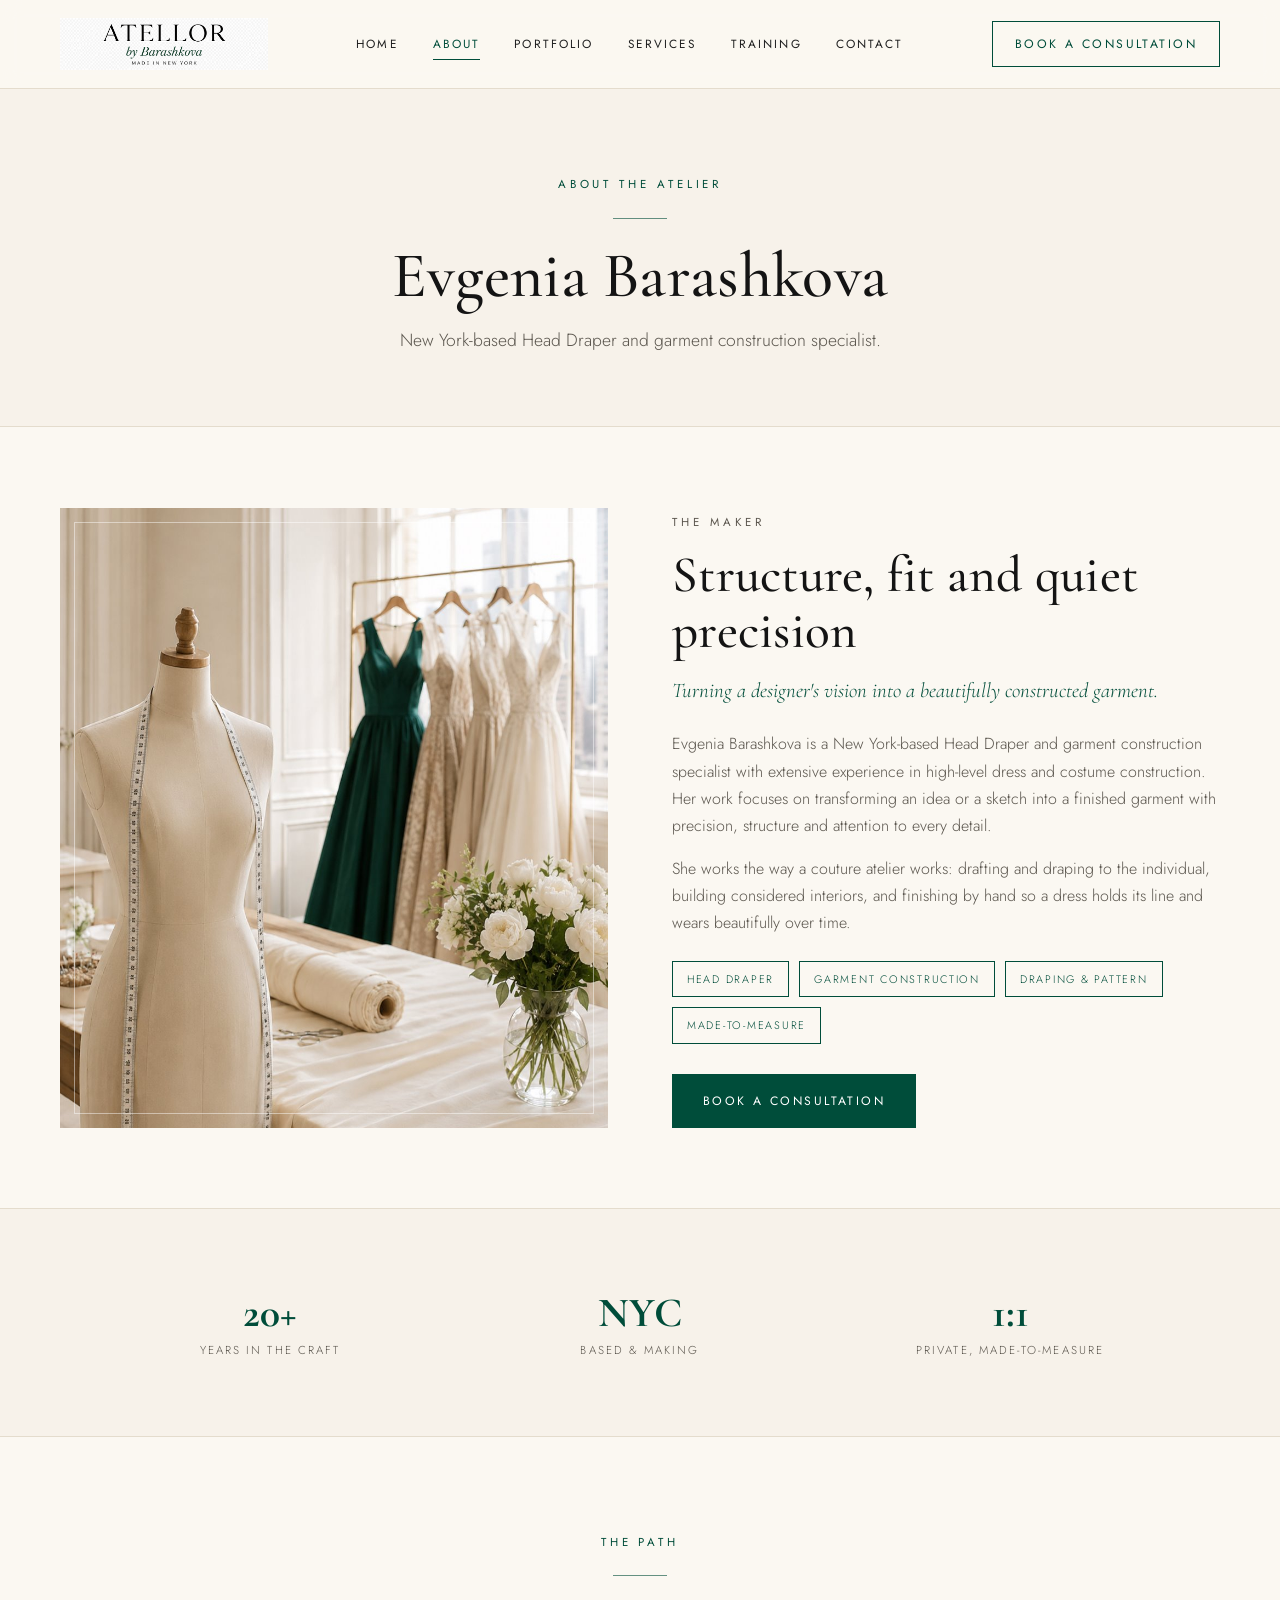
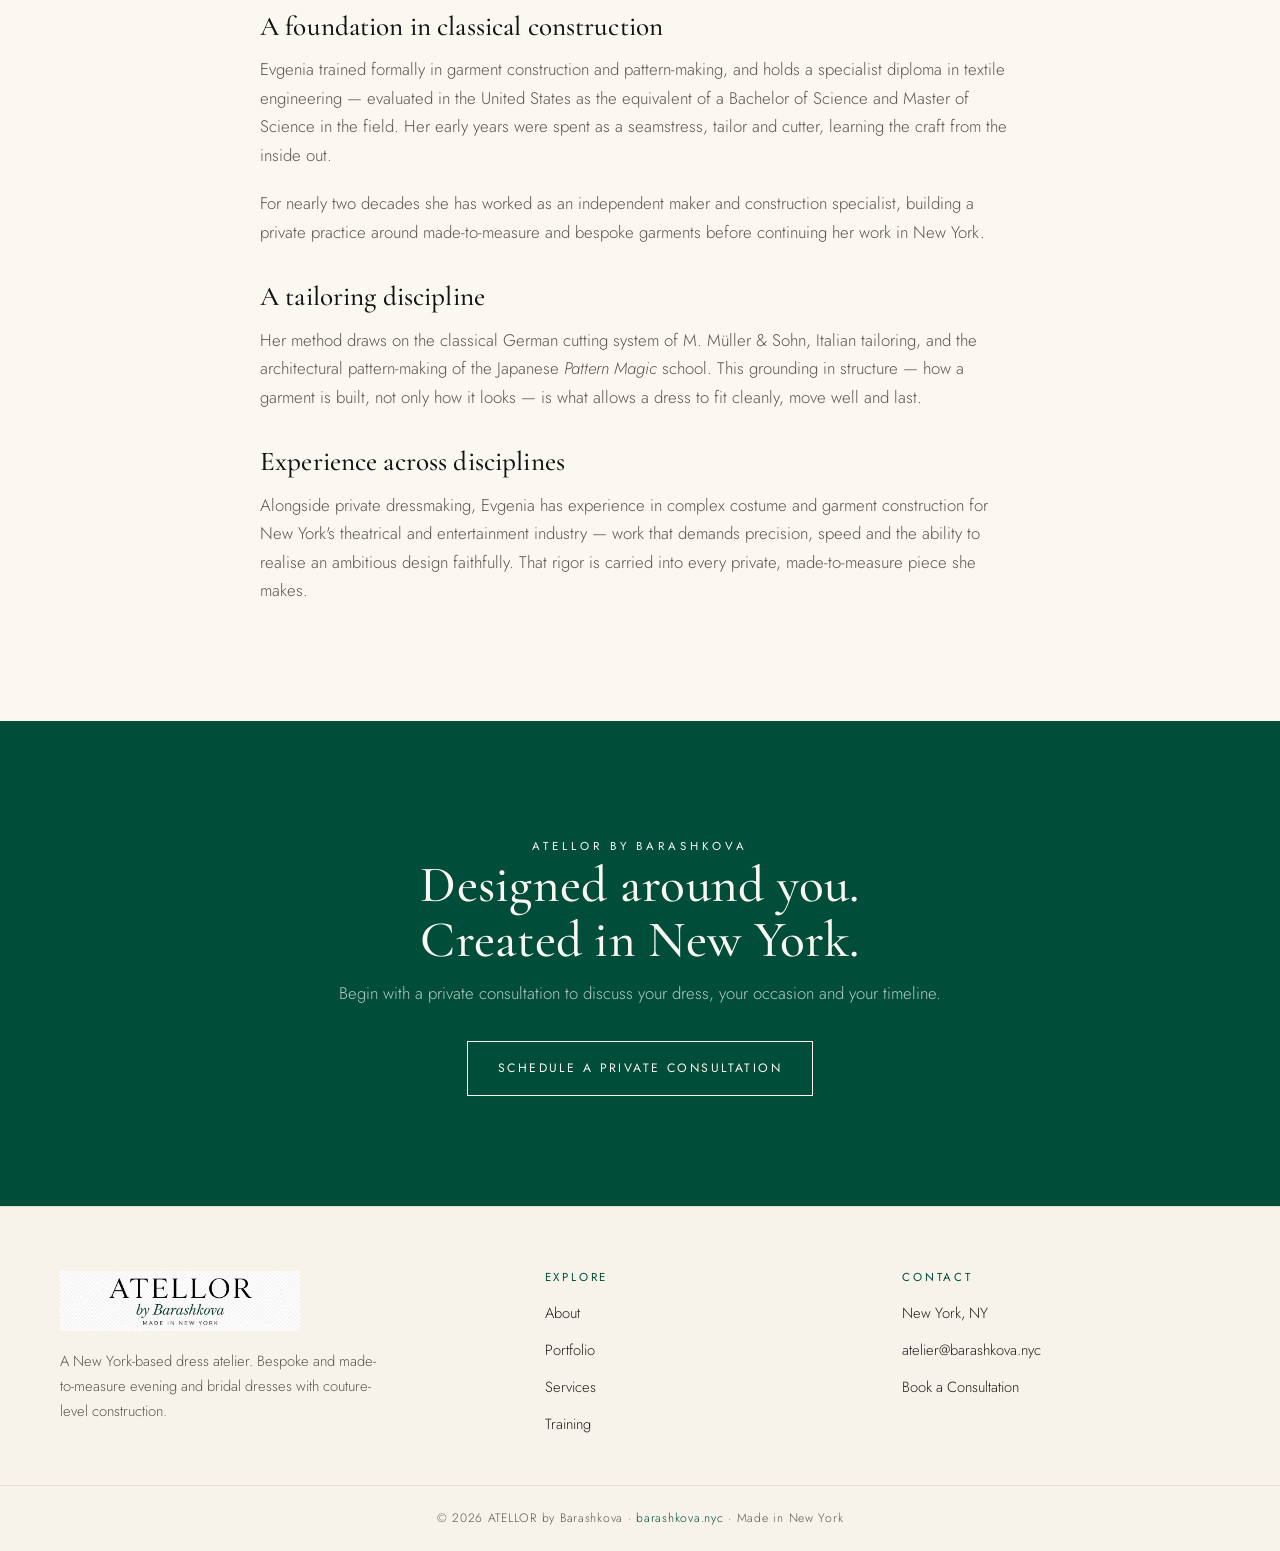
==== about.html @ afd1d8ee "Add About, Portfolio, Services, Training, Contact + site infra - about.html: safe expanded bio (educ" ====
<!DOCTYPE html>
<html lang="en">
<head>
<meta charset="UTF-8">
<meta name="viewport" content="width=device-width, initial-scale=1.0">
<title>About Evgenia Barashkova — Head Draper &amp; Garment Construction | ATELLOR</title>
<meta name="description" content="Evgenia Barashkova is a New York-based Head Draper and garment construction specialist. Classical pattern-making, draping and couture-level construction behind the ATELLOR by Barashkova atelier.">
<meta name="keywords" content="Evgenia Barashkova, Head Draper NYC, garment construction specialist NYC, draping New York, dressmaker New York">
<link rel="canonical" href="https://barashkova.nyc/about.html">
<meta name="theme-color" content="#FBF8F2">
<meta property="og:type" content="profile"><meta property="og:title" content="About Evgenia Barashkova — ATELLOR by Barashkova"><meta property="og:description" content="New York-based Head Draper and garment construction specialist."><meta property="og:image" content="https://barashkova.nyc/assets/atelier.jpg"><meta property="og:url" content="https://barashkova.nyc/about.html">
<link rel="icon" type="image/png" href="assets/favicon.png"><link rel="apple-touch-icon" href="assets/favicon.png">
<link rel="preconnect" href="https://fonts.googleapis.com"><link rel="preconnect" href="https://fonts.gstatic.com" crossorigin>
<link href="https://fonts.googleapis.com/css2?family=Cormorant+Garamond:ital,wght@0,400;0,500;0,600;1,400;1,500&family=Jost:wght@300;400;500&display=swap" rel="stylesheet">
<link rel="stylesheet" href="styles.css?v=20260706-1">
</head>
<body>

<header class="nav">
  <div class="nav-inner">
    <a class="nav-logo" href="index.html" aria-label="ATELLOR by Barashkova — Home"><img src="assets/logo.png" alt="ATELLOR by Barashkova — Made in New York"></a>
    <nav class="nav-menu" id="navMenu">
      <a href="index.html">Home</a>
      <a href="about.html" class="active">About</a>
      <a href="portfolio.html">Portfolio</a>
      <a href="services.html">Services</a>
      <a href="training.html">Training</a>
      <a href="contact.html">Contact</a>
      <a href="contact.html" class="btn btn-ghost nav-cta" style="padding:12px 22px">Book a Consultation</a>
    </nav>
    <a href="contact.html" class="btn btn-ghost nav-cta desktop" style="padding:12px 22px">Book a Consultation</a>
    <button class="nav-burger" id="navBurger" aria-label="Menu" aria-expanded="false"><span></span><span></span><span></span></button>
  </div>
</header>

<section class="page-hero">
  <div class="inner">
    <span class="eyebrow">About the Atelier</span>
    <div class="rule center"></div>
    <h1>Evgenia Barashkova</h1>
    <p>New York-based Head Draper and garment construction specialist.</p>
  </div>
</section>

<section class="about-hero">
  <div class="photo"><img src="assets/atelier.jpg" alt="The ATELLOR by Barashkova atelier — dress form, gowns and fabric in progress" fetchpriority="high"></div>
  <div>
    <span class="eyebrow muted">The Maker</span>
    <h1>Structure, fit and quiet precision</h1>
    <p class="lead">Turning a designer's vision into a beautifully constructed garment.</p>
    <p>Evgenia Barashkova is a New York-based Head Draper and garment construction specialist with extensive experience in high-level dress and costume construction. Her work focuses on transforming an idea or a sketch into a finished garment with precision, structure and attention to every detail.</p>
    <p>She works the way a couture atelier works: drafting and draping to the individual, building considered interiors, and finishing by hand so a dress holds its line and wears beautifully over time.</p>
    <div class="tags">
      <span class="tag-chip">Head Draper</span>
      <span class="tag-chip">Garment Construction</span>
      <span class="tag-chip">Draping &amp; Pattern</span>
      <span class="tag-chip">Made-to-Measure</span>
    </div>
    <a href="contact.html" class="btn btn-fill">Book a Consultation</a>
  </div>
</section>

<section class="band">
  <div class="sec" style="padding-top:64px;padding-bottom:64px">
    <div class="stat-row">
      <div class="s"><b>20+</b><span>Years in the craft</span></div>
      <div class="s"><b>NYC</b><span>Based &amp; making</span></div>
      <div class="s"><b>1:1</b><span>Private, made-to-measure</span></div>
    </div>
  </div>
</section>

<section class="sec">
  <div class="prose">
    <span class="eyebrow" style="display:block;text-align:center;margin-bottom:8px">The Path</span>
    <div class="rule center"></div>
    <h3>A foundation in classical construction</h3>
    <p>Evgenia trained formally in garment construction and pattern-making, and holds a specialist diploma in textile engineering — evaluated in the United States as the equivalent of a Bachelor of Science and Master of Science in the field. Her early years were spent as a seamstress, tailor and cutter, learning the craft from the inside out.</p>
    <p>For nearly two decades she has worked as an independent maker and construction specialist, building a private practice around made-to-measure and bespoke garments before continuing her work in New York.</p>
    <h3>A tailoring discipline</h3>
    <p>Her method draws on the classical German cutting system of M. Müller &amp; Sohn, Italian tailoring, and the architectural pattern-making of the Japanese <em>Pattern Magic</em> school. This grounding in structure — how a garment is built, not only how it looks — is what allows a dress to fit cleanly, move well and last.</p>
    <h3>Experience across disciplines</h3>
    <p>Alongside private dressmaking, Evgenia has experience in complex costume and garment construction for New York's theatrical and entertainment industry — work that demands precision, speed and the ability to realise an ambitious design faithfully. That rigor is carried into every private, made-to-measure piece she makes.</p>
  </div>
</section>

<section class="band-emerald">
  <div class="cta-band">
    <span class="eyebrow">ATELLOR by Barashkova</span>
    <h2>Designed around you.<br>Created in New York.</h2>
    <p>Begin with a private consultation to discuss your dress, your occasion and your timeline.</p>
    <a href="contact.html" class="btn btn-outline">Schedule a Private Consultation</a>
  </div>
</section>

<footer>
  <div class="foot">
    <div class="foot-brand"><img src="assets/logo.png" alt="ATELLOR by Barashkova"><p>A New York-based dress atelier. Bespoke and made-to-measure evening and bridal dresses with couture-level construction.</p></div>
    <div class="foot-col"><h4>Explore</h4><a href="about.html">About</a><a href="portfolio.html">Portfolio</a><a href="services.html">Services</a><a href="training.html">Training</a></div>
    <div class="foot-col"><h4>Contact</h4><p>New York, NY</p><a href="mailto:atelier@barashkova.nyc">atelier@barashkova.nyc</a><a href="contact.html">Book a Consultation</a></div>
  </div>
  <div class="foot-bottom">© 2026 ATELLOR by Barashkova · <a href="https://barashkova.nyc">barashkova.nyc</a> · Made in New York</div>
</footer>

<script>
(function(){var b=document.getElementById('navBurger'),m=document.getElementById('navMenu');b.addEventListener('click',function(){var o=m.classList.toggle('open');b.setAttribute('aria-expanded',o?'true':'false');});m.querySelectorAll('a').forEach(function(a){a.addEventListener('click',function(){m.classList.remove('open');});});})();
</script>
</body>
</html>
---- styles.css ----
/* ══════════════════════════════════════════════════════════════════
   ATELLOR by Barashkova — barashkova.nyc
   Shared stylesheet · quiet-luxury New York dress atelier
   Cream / ivory · deep emerald accents · black serif typography
   ══════════════════════════════════════════════════════════════════ */
:root{
  --cream:#FBF8F2; --cream2:#F7F2EA; --cream3:#F1E9DB;
  --emerald:#004D3A; --emerald2:#005F46; --emerald-soft:rgba(0,77,58,.08);
  --ink:#141414; --graphite:#1E1E1E; --muted:#5b564e;
  --beige:#D8C7AA; --line:#e4dccd; --gold:#B9975B;
  --serif:'Cormorant Garamond',Georgia,'Times New Roman',serif;
  --sans:'Jost',-apple-system,BlinkMacSystemFont,'Segoe UI',sans-serif;
  --maxw:1240px;
}
*{margin:0;padding:0;box-sizing:border-box}
html{scroll-behavior:smooth}
body{
  font-family:var(--sans); color:var(--ink); background:var(--cream);
  line-height:1.7; font-weight:300; -webkit-font-smoothing:antialiased;
  overflow-x:hidden;
}
img{max-width:100%;display:block}
a{color:inherit;text-decoration:none}
.wrap{max-width:var(--maxw);margin:0 auto;padding:0 40px}

h1,h2,h3,h4{font-family:var(--serif);font-weight:500;line-height:1.08;letter-spacing:.005em;color:var(--ink)}
.eyebrow{font-family:var(--sans);font-weight:400;font-size:.72rem;letter-spacing:.34em;
  text-transform:uppercase;color:var(--emerald)}
.eyebrow.muted{color:var(--muted)}
.rule{width:54px;height:1px;background:var(--emerald);opacity:.6;margin:22px 0}
.rule.center{margin:22px auto}

/* ══ BUTTONS ══════════════════════════════════════════════════════ */
.btn{display:inline-flex;align-items:center;justify-content:center;gap:10px;
  font-family:var(--sans);font-weight:400;font-size:.76rem;letter-spacing:.2em;
  text-transform:uppercase;padding:16px 30px;cursor:pointer;transition:.25s ease;
  border:1px solid transparent}
.btn-fill{background:var(--emerald);color:#fff}
.btn-fill:hover{background:var(--emerald2)}
.btn-outline{background:transparent;color:var(--ink);border-color:var(--ink)}
.btn-outline:hover{background:var(--ink);color:var(--cream)}
.btn-ghost{background:transparent;color:var(--emerald);border-color:var(--emerald)}
.btn-ghost:hover{background:var(--emerald);color:#fff}

/* ══ NAV ══════════════════════════════════════════════════════════ */
.nav{position:sticky;top:0;z-index:100;background:rgba(251,248,242,.86);
  backdrop-filter:blur(10px);-webkit-backdrop-filter:blur(10px);border-bottom:1px solid var(--line)}
.nav-inner{max-width:var(--maxw);margin:0 auto;padding:18px 40px;
  display:flex;align-items:center;justify-content:space-between;gap:24px}
.nav-logo img{height:52px;width:auto}
.nav-menu{display:flex;gap:34px;align-items:center}
.nav-menu a{font-size:.74rem;letter-spacing:.18em;text-transform:uppercase;color:var(--graphite);
  font-weight:400;position:relative;padding:4px 0;transition:color .2s}
.nav-menu a::after{content:'';position:absolute;left:0;right:100%;bottom:-2px;height:1px;
  background:var(--emerald);transition:right .25s ease}
.nav-menu a:hover,.nav-menu a.active{color:var(--emerald)}
.nav-menu a:hover::after,.nav-menu a.active::after{right:0}
.nav-menu a.nav-cta::after{display:none}
.nav-menu .nav-cta{display:none}
.nav-cta{white-space:nowrap}
.nav-burger{display:none;background:none;border:0;cursor:pointer;flex-direction:column;gap:5px;padding:6px}
.nav-burger span{width:24px;height:1.5px;background:var(--ink);transition:.25s}

/* ══ HERO ═════════════════════════════════════════════════════════ */
.hero{max-width:var(--maxw);margin:0 auto;padding:70px 40px 90px;
  display:grid;grid-template-columns:1fr 1fr;gap:70px;align-items:center}
.hero-copy .eyebrow-stack{display:flex;flex-direction:column;gap:3px;margin-bottom:26px}
.hero-copy .eyebrow-stack .big{font-family:var(--serif);font-size:1.5rem;letter-spacing:.28em;
  text-transform:uppercase;color:var(--ink);font-weight:500}
.hero-copy .eyebrow-stack .scr{font-family:var(--serif);font-style:italic;font-size:1.15rem;color:var(--emerald)}
.hero-copy h1{font-size:clamp(2.8rem,5vw,4.6rem);font-weight:500;margin-bottom:24px}
.hero-copy h1 em{font-style:italic;color:var(--emerald)}
.hero-copy .sub{font-size:1.12rem;color:var(--muted);max-width:460px;margin-bottom:36px;font-weight:300}
.hero-actions{display:flex;gap:16px;flex-wrap:wrap}
.hero-photo{position:relative}
.hero-photo img{width:100%;height:clamp(440px,64vh,660px);object-fit:cover;object-position:center 20%}
.hero-photo::after{content:'';position:absolute;inset:14px;border:1px solid rgba(255,255,255,.5);pointer-events:none}
.hero-photo .tag{position:absolute;left:-1px;bottom:34px;background:var(--emerald);color:#fff;
  font-size:.64rem;letter-spacing:.28em;text-transform:uppercase;padding:12px 20px}

/* ══ SECTION SCAFFOLD ═════════════════════════════════════════════ */
section{position:relative}
.sec{max-width:var(--maxw);margin:0 auto;padding:96px 40px}
.sec-head{max-width:640px;margin-bottom:56px}
.sec-head.center{margin-left:auto;margin-right:auto;text-align:center}
.sec-head h2{font-size:clamp(2rem,3.6vw,3rem)}
.sec-head p{color:var(--muted);font-size:1.05rem;margin-top:16px;font-weight:300}
.band{background:var(--cream2);border-top:1px solid var(--line);border-bottom:1px solid var(--line)}
.band-emerald{background:var(--emerald);color:var(--cream)}
.band-emerald h2,.band-emerald .eyebrow{color:var(--cream)}

/* values row */
.values{display:grid;grid-template-columns:repeat(4,1fr);gap:34px}
.value{text-align:center}
.value img{width:64px;height:64px;margin:0 auto 20px;object-fit:contain}
.value h3{font-size:1.4rem;margin-bottom:8px}
.value p{font-size:.92rem;color:var(--muted);font-weight:300}

/* about split */
.about-split{display:grid;grid-template-columns:1fr 1fr;gap:64px;align-items:center}
.about-split .photo img{width:100%;height:560px;object-fit:cover}
.about-split .photo{position:relative}
.about-split .photo::after{content:'';position:absolute;inset:14px;border:1px solid rgba(255,255,255,.45)}
.about-split h2{font-size:clamp(2rem,3.4vw,2.8rem);margin-bottom:8px}
.about-split .lead{font-size:1.14rem;color:var(--graphite);margin:20px 0;font-weight:300;font-style:italic;font-family:var(--serif)}
.about-split p{color:var(--muted);margin-bottom:16px;font-weight:300}
.tags{display:flex;flex-wrap:wrap;gap:10px;margin:24px 0 30px}
.tag-chip{font-size:.68rem;letter-spacing:.16em;text-transform:uppercase;color:var(--emerald);
  border:1px solid var(--emerald);padding:8px 14px}

/* services preview list */
.svc-list{display:grid;grid-template-columns:repeat(2,1fr);gap:0 60px}
.svc-item{display:flex;justify-content:space-between;align-items:baseline;gap:20px;
  padding:22px 0;border-bottom:1px solid var(--line)}
.svc-item h3{font-size:1.5rem;font-weight:500}
.svc-item span{font-size:.72rem;letter-spacing:.2em;text-transform:uppercase;color:var(--muted);white-space:nowrap}

/* training teaser */
.teaser{display:grid;grid-template-columns:1.1fr .9fr;gap:60px;align-items:center}
.teaser .txt h2{font-size:clamp(2rem,3.4vw,2.8rem);margin-bottom:18px}
.teaser .txt p{color:var(--muted);font-weight:300;margin-bottom:16px}
.teaser .art{position:relative;text-align:center}
.teaser .art img{width:150px;height:150px;object-fit:contain;opacity:.9}

/* CTA band */
.cta-band{text-align:center;padding:110px 40px}
.cta-band h2{font-size:clamp(2.2rem,4vw,3.4rem);color:var(--cream);margin-bottom:10px}
.cta-band p{color:rgba(251,248,242,.72);font-weight:300;font-size:1.05rem;margin-bottom:34px}
.cta-band .btn-outline{color:var(--cream);border-color:var(--cream)}
.cta-band .btn-outline:hover{background:var(--cream);color:var(--emerald)}

/* ══ FOOTER ═══════════════════════════════════════════════════════ */
footer{background:var(--cream2);border-top:1px solid var(--line)}
.foot{max-width:var(--maxw);margin:0 auto;padding:64px 40px 36px;
  display:grid;grid-template-columns:1.4fr 1fr 1fr;gap:40px}
.foot-brand img{height:60px;margin-bottom:18px}
.foot-brand p{color:var(--muted);font-size:.92rem;font-weight:300;max-width:320px}
.foot col,.foot-col{}
.foot h4{font-family:var(--sans);font-size:.72rem;letter-spacing:.24em;text-transform:uppercase;
  color:var(--emerald);margin-bottom:18px;font-weight:400}
.foot-col a,.foot-col p{display:block;color:var(--graphite);font-size:.92rem;font-weight:300;margin-bottom:12px}
.foot-col a:hover{color:var(--emerald)}
.foot-bottom{border-top:1px solid var(--line);text-align:center;padding:22px 40px;
  font-size:.76rem;letter-spacing:.06em;color:var(--muted)}
.foot-bottom a{color:var(--emerald)}

/* ══ PAGE HERO (inner pages) ══════════════════════════════════════ */
.page-hero{border-bottom:1px solid var(--line);background:var(--cream2)}
.page-hero .inner{max-width:var(--maxw);margin:0 auto;padding:80px 40px 70px;text-align:center}
.page-hero h1{font-size:clamp(2.6rem,5vw,4rem)}
.page-hero p{color:var(--muted);font-size:1.1rem;font-weight:300;max-width:620px;margin:16px auto 0}

/* about page */
.about-hero{display:grid;grid-template-columns:1fr 1fr;gap:64px;align-items:center;
  max-width:var(--maxw);margin:0 auto;padding:80px 40px}
.about-hero .photo img{width:100%;height:620px;object-fit:cover}
.about-hero .photo{position:relative}
.about-hero .photo::after{content:'';position:absolute;inset:14px;border:1px solid rgba(255,255,255,.45)}
.about-hero h1{font-size:clamp(2.4rem,4vw,3.4rem);margin:14px 0}
.about-hero .lead{font-family:var(--serif);font-style:italic;font-size:1.3rem;color:var(--emerald);margin-bottom:22px}
.about-hero p{color:var(--muted);font-weight:300;margin-bottom:16px}
.stat-row{display:grid;grid-template-columns:repeat(3,1fr);gap:30px;text-align:center;
  max-width:var(--maxw);margin:0 auto;padding:20px 40px 10px}
.stat-row .s b{display:block;font-family:var(--serif);font-size:2.6rem;color:var(--emerald);line-height:1}
.stat-row .s span{font-size:.72rem;letter-spacing:.18em;text-transform:uppercase;color:var(--muted)}
.prose{max-width:760px;margin:0 auto}
.prose p{color:var(--muted);font-weight:300;margin-bottom:20px;font-size:1.05rem}
.prose h3{font-size:1.7rem;margin:36px 0 14px}

/* services / cards grid */
.cards{display:grid;grid-template-columns:repeat(3,1fr);gap:24px}
.card{background:var(--cream);border:1px solid var(--line);padding:38px 32px;transition:.22s}
.band .card{background:#fff}
.card:hover{border-color:var(--emerald);transform:translateY(-3px)}
.card img{width:52px;height:52px;object-fit:contain;margin-bottom:20px}
.card h3{font-size:1.55rem;margin-bottom:12px}
.card p{color:var(--muted);font-weight:300;font-size:.96rem}
.card .price{margin-top:18px;font-size:.72rem;letter-spacing:.18em;text-transform:uppercase;color:var(--emerald)}
.process{display:grid;grid-template-columns:repeat(4,1fr);gap:24px;counter-reset:step}
.process .step{padding-top:24px;border-top:2px solid var(--emerald)}
.process .step b{display:block;font-family:var(--serif);font-size:1.3rem;margin-bottom:8px}
.process .step .n{font-size:.7rem;letter-spacing:.2em;text-transform:uppercase;color:var(--emerald)}
.process .step p{color:var(--muted);font-weight:300;font-size:.92rem;margin-top:6px}

/* training students */
.students{display:grid;grid-template-columns:repeat(2,1fr);gap:28px}
.student{background:var(--cream);border:1px solid var(--line);padding:34px}
.band .student{background:#fff}
.student .role{font-size:.7rem;letter-spacing:.18em;text-transform:uppercase;color:var(--emerald);margin-bottom:10px}
.student h3{font-size:1.6rem;margin-bottom:12px}
.student p{color:var(--muted);font-weight:300;font-size:.96rem;margin-bottom:14px}
.curriculum{display:grid;grid-template-columns:repeat(2,1fr);gap:14px 40px;max-width:820px;margin:0 auto}
.curriculum li{list-style:none;padding:16px 0;border-bottom:1px solid var(--line);
  display:flex;gap:14px;align-items:baseline;color:var(--graphite);font-weight:300}
.curriculum li::before{content:'';flex:0 0 8px;height:8px;background:var(--emerald);margin-top:7px}

/* contact */
.contact-grid{display:grid;grid-template-columns:1fr 1fr;gap:60px;max-width:var(--maxw);margin:0 auto;padding:80px 40px}
.contact-info h2{font-size:2.2rem;margin-bottom:18px}
.contact-info .lead{color:var(--muted);font-weight:300;margin-bottom:30px}
.contact-info .row{display:flex;gap:14px;align-items:center;margin-bottom:18px}
.contact-info .row img{width:26px;height:26px;object-fit:contain}
.contact-info .row a,.contact-info .row span{color:var(--graphite);font-weight:300}
.contact-info .row a:hover{color:var(--emerald)}
form.enquiry{background:var(--cream2);border:1px solid var(--line);padding:38px}
.band form.enquiry{background:#fff}
.field{margin-bottom:20px}
.field label{display:block;font-size:.7rem;letter-spacing:.16em;text-transform:uppercase;color:var(--muted);margin-bottom:8px}
.field input,.field select,.field textarea{width:100%;background:var(--cream);border:1px solid var(--line);
  padding:13px 15px;font-family:var(--sans);font-size:.95rem;font-weight:300;color:var(--ink);outline:none;transition:border-color .2s}
.field input:focus,.field select:focus,.field textarea:focus{border-color:var(--emerald)}
.field textarea{resize:vertical;min-height:120px}
.form-note{font-size:.8rem;color:var(--muted);font-weight:300;margin-top:14px}

@media(max-width:940px){
  .about-hero{grid-template-columns:1fr;gap:36px}
  .about-hero .photo{order:-1}.about-hero .photo img{height:460px}
  .cards,.process{grid-template-columns:repeat(2,1fr)}
  .students{grid-template-columns:1fr}
  .contact-grid{grid-template-columns:1fr;gap:40px}
  .curriculum{grid-template-columns:1fr}
}
@media(max-width:680px){
  .about-hero,.contact-grid{padding-left:22px;padding-right:22px}
  .stat-row{grid-template-columns:1fr;gap:24px}
  .cards,.process{grid-template-columns:1fr}
}

/* ══ RESPONSIVE ═══════════════════════════════════════════════════ */
@media(max-width:940px){
  .hero{grid-template-columns:1fr;gap:40px;padding-top:40px}
  .hero-photo{order:-1}
  .hero-photo img{height:460px}
  .about-split,.teaser{grid-template-columns:1fr;gap:36px}
  .about-split .photo img{height:440px}
  .values{grid-template-columns:repeat(2,1fr);gap:40px 24px}
  .svc-list{grid-template-columns:1fr;gap:0}
  .foot{grid-template-columns:1fr 1fr;gap:32px}
  .foot-brand{grid-column:1/-1}
}
@media(max-width:680px){
  .wrap,.sec,.nav-inner,.hero,.foot{padding-left:22px;padding-right:22px}
  .nav-menu{position:fixed;top:0;bottom:0;right:0;width:min(80vw,320px);background:var(--cream);
    flex-direction:column;align-items:flex-start;justify-content:center;gap:26px;padding:40px;
    display:none;box-shadow:-20px 0 60px rgba(0,0,0,.12)}
  .nav-menu.open{display:flex}
  .nav-menu a{font-size:.9rem}
  .nav-burger{display:flex}
  .nav-cta.desktop{display:none}
  .nav-menu .nav-cta{display:inline-flex}
  .sec{padding:64px 22px}
  .cta-band{padding:80px 22px}
  .values{grid-template-columns:1fr;gap:34px}
  .foot{grid-template-columns:1fr}
}
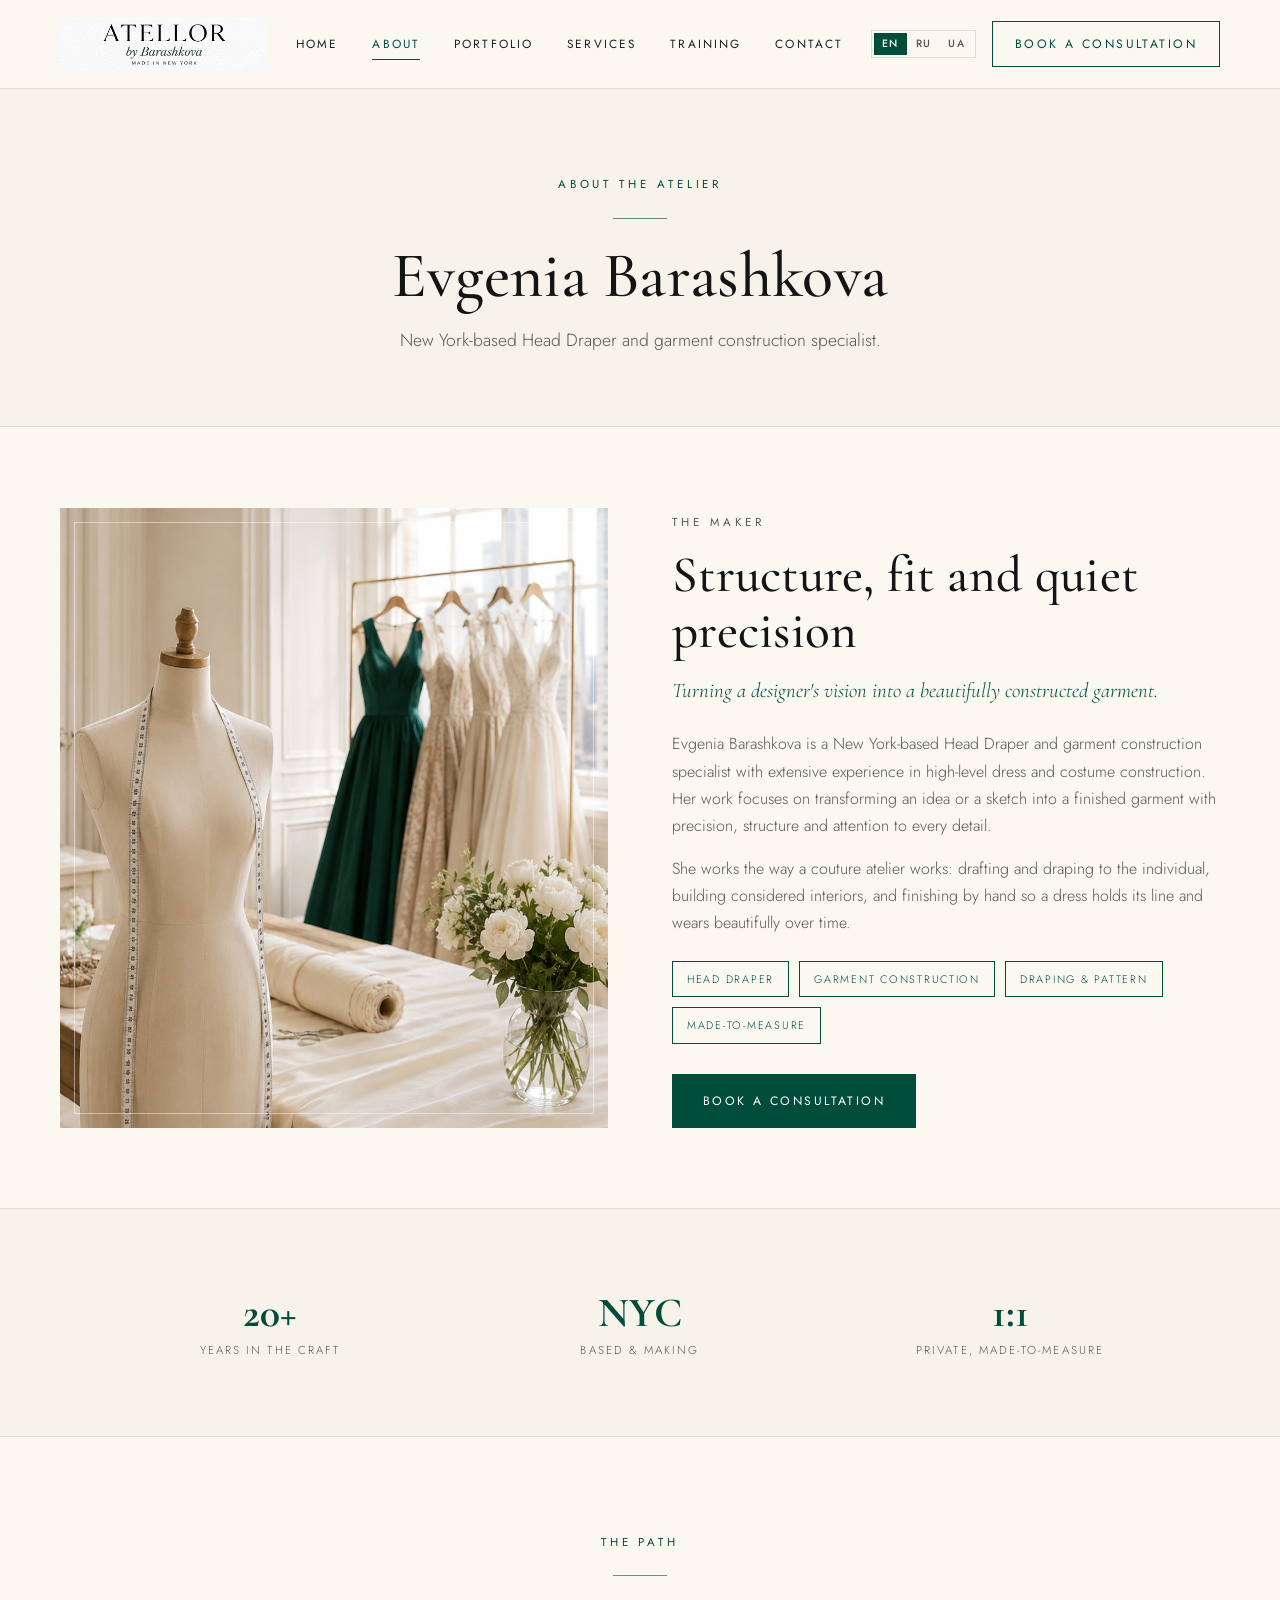
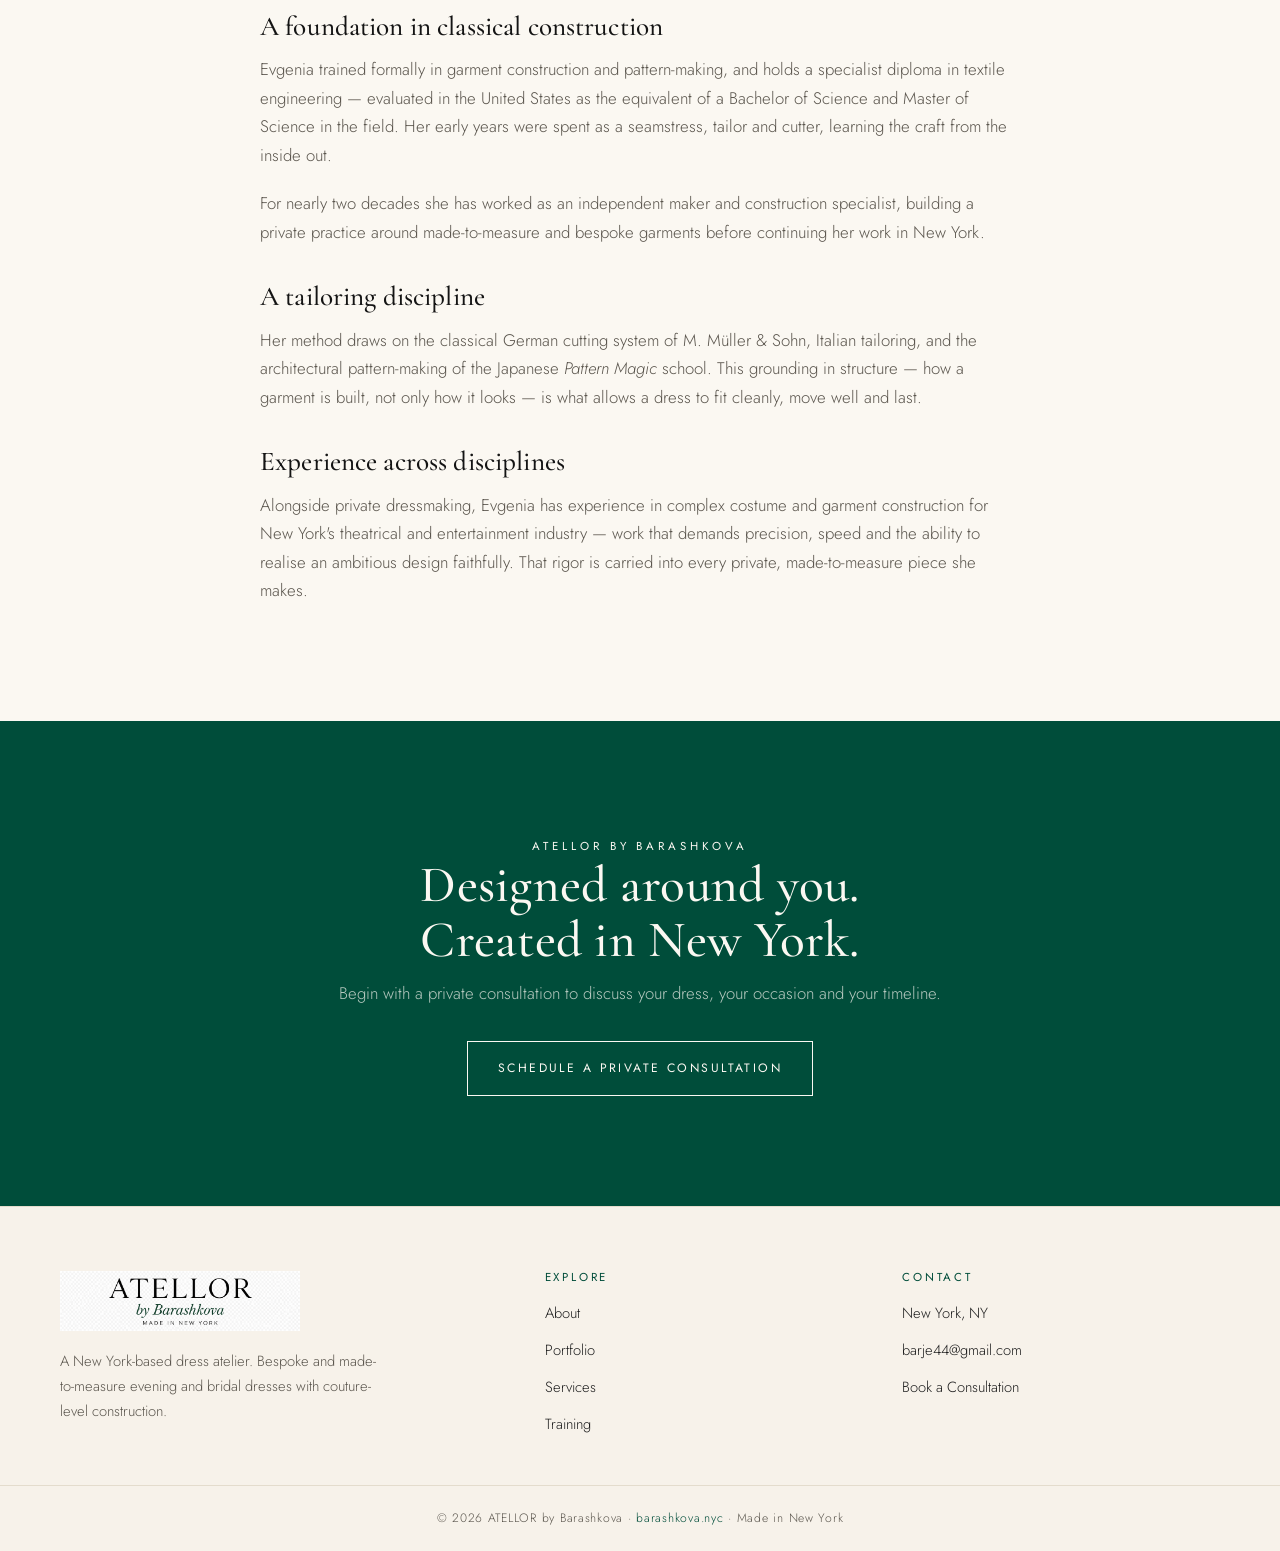
==== commit e017c05b: "Add EN/RU/UK language switcher + real email & Instagram - i18n.js: shared EN/RU/UK dictionary for al" ====
--- a/about.html
+++ b/about.html
@@ -12,7 +12,7 @@
 <link rel="icon" type="image/png" href="assets/favicon.png"><link rel="apple-touch-icon" href="assets/favicon.png">
 <link rel="preconnect" href="https://fonts.googleapis.com"><link rel="preconnect" href="https://fonts.gstatic.com" crossorigin>
 <link href="https://fonts.googleapis.com/css2?family=Cormorant+Garamond:ital,wght@0,400;0,500;0,600;1,400;1,500&family=Jost:wght@300;400;500&display=swap" rel="stylesheet">
-<link rel="stylesheet" href="styles.css?v=20260706-1">
+<link rel="stylesheet" href="styles.css?v=20260706-3">
 </head>
 <body>
 
@@ -20,88 +20,92 @@
   <div class="nav-inner">
     <a class="nav-logo" href="index.html" aria-label="ATELLOR by Barashkova — Home"><img src="assets/logo.png" alt="ATELLOR by Barashkova — Made in New York"></a>
     <nav class="nav-menu" id="navMenu">
-      <a href="index.html">Home</a>
-      <a href="about.html" class="active">About</a>
-      <a href="portfolio.html">Portfolio</a>
-      <a href="services.html">Services</a>
-      <a href="training.html">Training</a>
-      <a href="contact.html">Contact</a>
-      <a href="contact.html" class="btn btn-ghost nav-cta" style="padding:12px 22px">Book a Consultation</a>
+      <a href="index.html" data-i18n="nav.home">Home</a>
+      <a href="about.html" class="active" data-i18n="nav.about">About</a>
+      <a href="portfolio.html" data-i18n="nav.portfolio">Portfolio</a>
+      <a href="services.html" data-i18n="nav.services">Services</a>
+      <a href="training.html" data-i18n="nav.training">Training</a>
+      <a href="contact.html" data-i18n="nav.contact">Contact</a>
+      <a href="contact.html" class="btn btn-ghost nav-cta" style="padding:12px 22px" data-i18n="book">Book a Consultation</a>
     </nav>
-    <a href="contact.html" class="btn btn-ghost nav-cta desktop" style="padding:12px 22px">Book a Consultation</a>
-    <button class="nav-burger" id="navBurger" aria-label="Menu" aria-expanded="false"><span></span><span></span><span></span></button>
+    <div class="nav-right">
+      <div class="lang-sw" role="group" aria-label="Language"><button type="button" data-lang="en" class="on">EN</button><button type="button" data-lang="ru">RU</button><button type="button" data-lang="uk">UA</button></div>
+      <a href="contact.html" class="btn btn-ghost nav-cta desktop" style="padding:12px 22px" data-i18n="book">Book a Consultation</a>
+      <button class="nav-burger" id="navBurger" aria-label="Menu" aria-expanded="false"><span></span><span></span><span></span></button>
+    </div>
   </div>
 </header>
 
 <section class="page-hero">
   <div class="inner">
-    <span class="eyebrow">About the Atelier</span>
+    <span class="eyebrow" data-i18n="ab.ph.eyb">About the Atelier</span>
     <div class="rule center"></div>
-    <h1>Evgenia Barashkova</h1>
-    <p>New York-based Head Draper and garment construction specialist.</p>
+    <h1 data-i18n="h.ab.name">Evgenia Barashkova</h1>
+    <p data-i18n="ab.ph.p">New York-based Head Draper and garment construction specialist.</p>
   </div>
 </section>
 
 <section class="about-hero">
   <div class="photo"><img src="assets/atelier.jpg" alt="The ATELLOR by Barashkova atelier — dress form, gowns and fabric in progress" fetchpriority="high"></div>
   <div>
-    <span class="eyebrow muted">The Maker</span>
-    <h1>Structure, fit and quiet precision</h1>
-    <p class="lead">Turning a designer's vision into a beautifully constructed garment.</p>
-    <p>Evgenia Barashkova is a New York-based Head Draper and garment construction specialist with extensive experience in high-level dress and costume construction. Her work focuses on transforming an idea or a sketch into a finished garment with precision, structure and attention to every detail.</p>
-    <p>She works the way a couture atelier works: drafting and draping to the individual, building considered interiors, and finishing by hand so a dress holds its line and wears beautifully over time.</p>
+    <span class="eyebrow muted" data-i18n="ab.eyb">The Maker</span>
+    <h1 data-i18n="ab.h">Structure, fit and quiet precision</h1>
+    <p class="lead" data-i18n="ab.lead">Turning a designer's vision into a beautifully constructed garment.</p>
+    <p data-i18n="ab.p1">Evgenia Barashkova is a New York-based Head Draper and garment construction specialist with extensive experience in high-level dress and costume construction. Her work focuses on transforming an idea or a sketch into a finished garment with precision, structure and attention to every detail.</p>
+    <p data-i18n="ab.p2">She works the way a couture atelier works: drafting and draping to the individual, building considered interiors, and finishing by hand so a dress holds its line and wears beautifully over time.</p>
     <div class="tags">
-      <span class="tag-chip">Head Draper</span>
-      <span class="tag-chip">Garment Construction</span>
-      <span class="tag-chip">Draping &amp; Pattern</span>
-      <span class="tag-chip">Made-to-Measure</span>
+      <span class="tag-chip" data-i18n="tag.headdraper">Head Draper</span>
+      <span class="tag-chip" data-i18n="tag.construction">Garment Construction</span>
+      <span class="tag-chip" data-i18n="tag.draping">Draping &amp; Pattern</span>
+      <span class="tag-chip" data-i18n="tag.mtm">Made-to-Measure</span>
     </div>
-    <a href="contact.html" class="btn btn-fill">Book a Consultation</a>
+    <a href="contact.html" class="btn btn-fill" data-i18n="book">Book a Consultation</a>
   </div>
 </section>
 
 <section class="band">
   <div class="sec" style="padding-top:64px;padding-bottom:64px">
     <div class="stat-row">
-      <div class="s"><b>20+</b><span>Years in the craft</span></div>
-      <div class="s"><b>NYC</b><span>Based &amp; making</span></div>
-      <div class="s"><b>1:1</b><span>Private, made-to-measure</span></div>
+      <div class="s"><b>20+</b><span data-i18n="ab.stat1">Years in the craft</span></div>
+      <div class="s"><b>NYC</b><span data-i18n="ab.stat2">Based &amp; making</span></div>
+      <div class="s"><b>1:1</b><span data-i18n="ab.stat3">Private, made-to-measure</span></div>
     </div>
   </div>
 </section>
 
 <section class="sec">
   <div class="prose">
-    <span class="eyebrow" style="display:block;text-align:center;margin-bottom:8px">The Path</span>
+    <span class="eyebrow" style="display:block;text-align:center;margin-bottom:8px" data-i18n="ab.path.eyb">The Path</span>
     <div class="rule center"></div>
-    <h3>A foundation in classical construction</h3>
-    <p>Evgenia trained formally in garment construction and pattern-making, and holds a specialist diploma in textile engineering — evaluated in the United States as the equivalent of a Bachelor of Science and Master of Science in the field. Her early years were spent as a seamstress, tailor and cutter, learning the craft from the inside out.</p>
-    <p>For nearly two decades she has worked as an independent maker and construction specialist, building a private practice around made-to-measure and bespoke garments before continuing her work in New York.</p>
-    <h3>A tailoring discipline</h3>
-    <p>Her method draws on the classical German cutting system of M. Müller &amp; Sohn, Italian tailoring, and the architectural pattern-making of the Japanese <em>Pattern Magic</em> school. This grounding in structure — how a garment is built, not only how it looks — is what allows a dress to fit cleanly, move well and last.</p>
-    <h3>Experience across disciplines</h3>
-    <p>Alongside private dressmaking, Evgenia has experience in complex costume and garment construction for New York's theatrical and entertainment industry — work that demands precision, speed and the ability to realise an ambitious design faithfully. That rigor is carried into every private, made-to-measure piece she makes.</p>
+    <h3 data-i18n="ab.path.h1">A foundation in classical construction</h3>
+    <p data-i18n="ab.path.p1">Evgenia trained formally in garment construction and pattern-making, and holds a specialist diploma in textile engineering — evaluated in the United States as the equivalent of a Bachelor of Science and Master of Science in the field. Her early years were spent as a seamstress, tailor and cutter, learning the craft from the inside out.</p>
+    <p data-i18n="ab.path.p2">For nearly two decades she has worked as an independent maker and construction specialist, building a private practice around made-to-measure and bespoke garments before continuing her work in New York.</p>
+    <h3 data-i18n="ab.path.h2">A tailoring discipline</h3>
+    <p data-i18n-html="ab.path.p3">Her method draws on the classical German cutting system of M. Müller &amp; Sohn, Italian tailoring, and the architectural pattern-making of the Japanese <em>Pattern Magic</em> school. This grounding in structure — how a garment is built, not only how it looks — is what allows a dress to fit cleanly, move well and last.</p>
+    <h3 data-i18n="ab.path.h3">Experience across disciplines</h3>
+    <p data-i18n="ab.path.p4">Alongside private dressmaking, Evgenia has experience in complex costume and garment construction for New York's theatrical and entertainment industry — work that demands precision, speed and the ability to realise an ambitious design faithfully. That rigor is carried into every private, made-to-measure piece she makes.</p>
   </div>
 </section>
 
 <section class="band-emerald">
   <div class="cta-band">
     <span class="eyebrow">ATELLOR by Barashkova</span>
-    <h2>Designed around you.<br>Created in New York.</h2>
-    <p>Begin with a private consultation to discuss your dress, your occasion and your timeline.</p>
-    <a href="contact.html" class="btn btn-outline">Schedule a Private Consultation</a>
+    <h2 data-i18n-html="cta.designed.h">Designed around you.<br>Created in New York.</h2>
+    <p data-i18n="cta.designed.p">Begin with a private consultation to discuss your dress, your occasion and your timeline.</p>
+    <a href="contact.html" class="btn btn-outline" data-i18n="schedule">Schedule a Private Consultation</a>
   </div>
 </section>
 
 <footer>
   <div class="foot">
-    <div class="foot-brand"><img src="assets/logo.png" alt="ATELLOR by Barashkova"><p>A New York-based dress atelier. Bespoke and made-to-measure evening and bridal dresses with couture-level construction.</p></div>
-    <div class="foot-col"><h4>Explore</h4><a href="about.html">About</a><a href="portfolio.html">Portfolio</a><a href="services.html">Services</a><a href="training.html">Training</a></div>
-    <div class="foot-col"><h4>Contact</h4><p>New York, NY</p><a href="mailto:atelier@barashkova.nyc">atelier@barashkova.nyc</a><a href="contact.html">Book a Consultation</a></div>
+    <div class="foot-brand"><img src="assets/logo.png" alt="ATELLOR by Barashkova"><p data-i18n="foot.brand">A New York-based dress atelier. Bespoke and made-to-measure evening and bridal dresses with couture-level construction.</p></div>
+    <div class="foot-col"><h4 data-i18n="foot.explore">Explore</h4><a href="about.html" data-i18n="nav.about">About</a><a href="portfolio.html" data-i18n="nav.portfolio">Portfolio</a><a href="services.html" data-i18n="nav.services">Services</a><a href="training.html" data-i18n="nav.training">Training</a></div>
+    <div class="foot-col"><h4 data-i18n="foot.contact">Contact</h4><p data-i18n="foot.loc">New York, NY</p><a href="mailto:barje44@gmail.com">barje44@gmail.com</a><a href="contact.html" data-i18n="book">Book a Consultation</a></div>
   </div>
   <div class="foot-bottom">© 2026 ATELLOR by Barashkova · <a href="https://barashkova.nyc">barashkova.nyc</a> · Made in New York</div>
 </footer>
 
+<script src="i18n.js"></script>
 <script>
 (function(){var b=document.getElementById('navBurger'),m=document.getElementById('navMenu');b.addEventListener('click',function(){var o=m.classList.toggle('open');b.setAttribute('aria-expanded',o?'true':'false');});m.querySelectorAll('a').forEach(function(a){a.addEventListener('click',function(){m.classList.remove('open');});});})();
 </script>
--- a/styles.css
+++ b/styles.css
@@ -60,6 +60,12 @@
 .nav-cta{white-space:nowrap}
 .nav-burger{display:none;background:none;border:0;cursor:pointer;flex-direction:column;gap:5px;padding:6px}
 .nav-burger span{width:24px;height:1.5px;background:var(--ink);transition:.25s}
+.nav-right{display:flex;align-items:center;gap:16px}
+.lang-sw{display:flex;align-items:center;gap:1px;border:1px solid var(--line);padding:2px}
+.lang-sw button{border:0;background:transparent;cursor:pointer;font-family:var(--sans);
+  font-size:.66rem;font-weight:500;letter-spacing:.12em;color:var(--muted);padding:6px 8px;line-height:1;transition:.15s}
+.lang-sw button:hover{color:var(--emerald)}
+.lang-sw button.on{background:var(--emerald);color:#fff}
 
 /* ══ HERO ═════════════════════════════════════════════════════════ */
 .hero{max-width:var(--maxw);margin:0 auto;padding:70px 40px 90px;
@@ -226,6 +232,25 @@
   .cards,.process{grid-template-columns:1fr}
 }
 
+/* ══ PORTFOLIO GALLERY ════════════════════════════════════════════ */
+.pf-featured{display:grid;grid-template-columns:1fr 1fr;gap:0;max-width:var(--maxw);margin:0 auto;
+  border:1px solid var(--line)}
+.pf-featured .imgs{display:grid;grid-template-columns:1fr 1fr}
+.pf-featured .imgs img{width:100%;height:100%;object-fit:cover;object-position:center top}
+.pf-featured .txt{padding:56px 48px;display:flex;flex-direction:column;justify-content:center;background:var(--cream2)}
+.pf-featured .txt h2{font-size:clamp(1.8rem,3vw,2.6rem);margin:10px 0 14px}
+.pf-featured .txt p{color:var(--muted);font-weight:300;margin-bottom:14px}
+.gallery{columns:3;column-gap:20px}
+.gallery figure{break-inside:avoid;margin:0 0 20px;background:var(--cream2);border:1px solid var(--line);overflow:hidden}
+.gallery figure .imgwrap{overflow:hidden}
+.gallery img{width:100%;display:block;transition:transform .6s ease}
+.gallery figure:hover img{transform:scale(1.045)}
+.gallery figcaption{padding:14px 16px 16px}
+.gallery figcaption .cat{display:block;font-size:.64rem;letter-spacing:.2em;text-transform:uppercase;color:var(--emerald);margin-bottom:5px}
+.gallery figcaption .desc{font-size:.9rem;color:var(--muted);font-weight:300;line-height:1.5}
+@media(max-width:940px){.pf-featured{grid-template-columns:1fr}.pf-featured .txt{padding:36px 28px}.gallery{columns:2}}
+@media(max-width:600px){.gallery{columns:1}.pf-featured .imgs img{height:360px}}
+
 /* ══ RESPONSIVE ═══════════════════════════════════════════════════ */
 @media(max-width:940px){
   .hero{grid-template-columns:1fr;gap:40px;padding-top:40px}
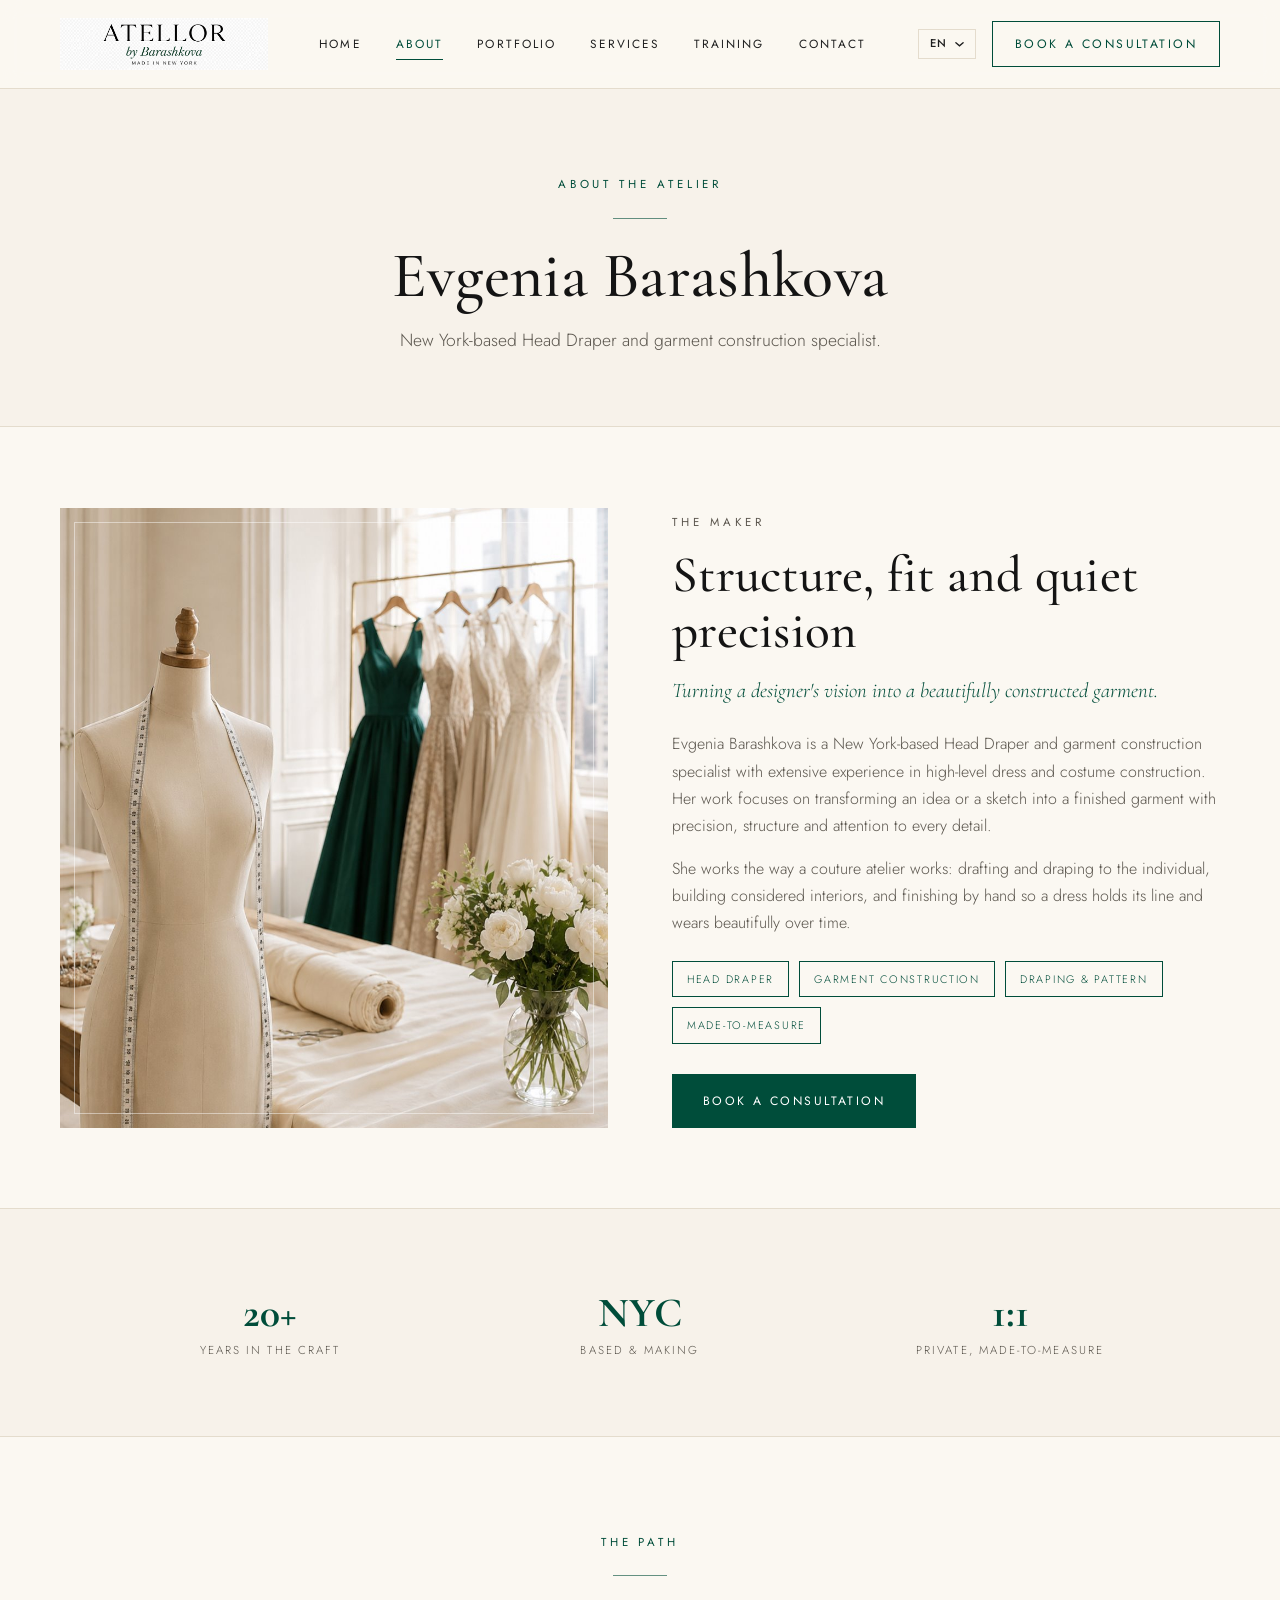
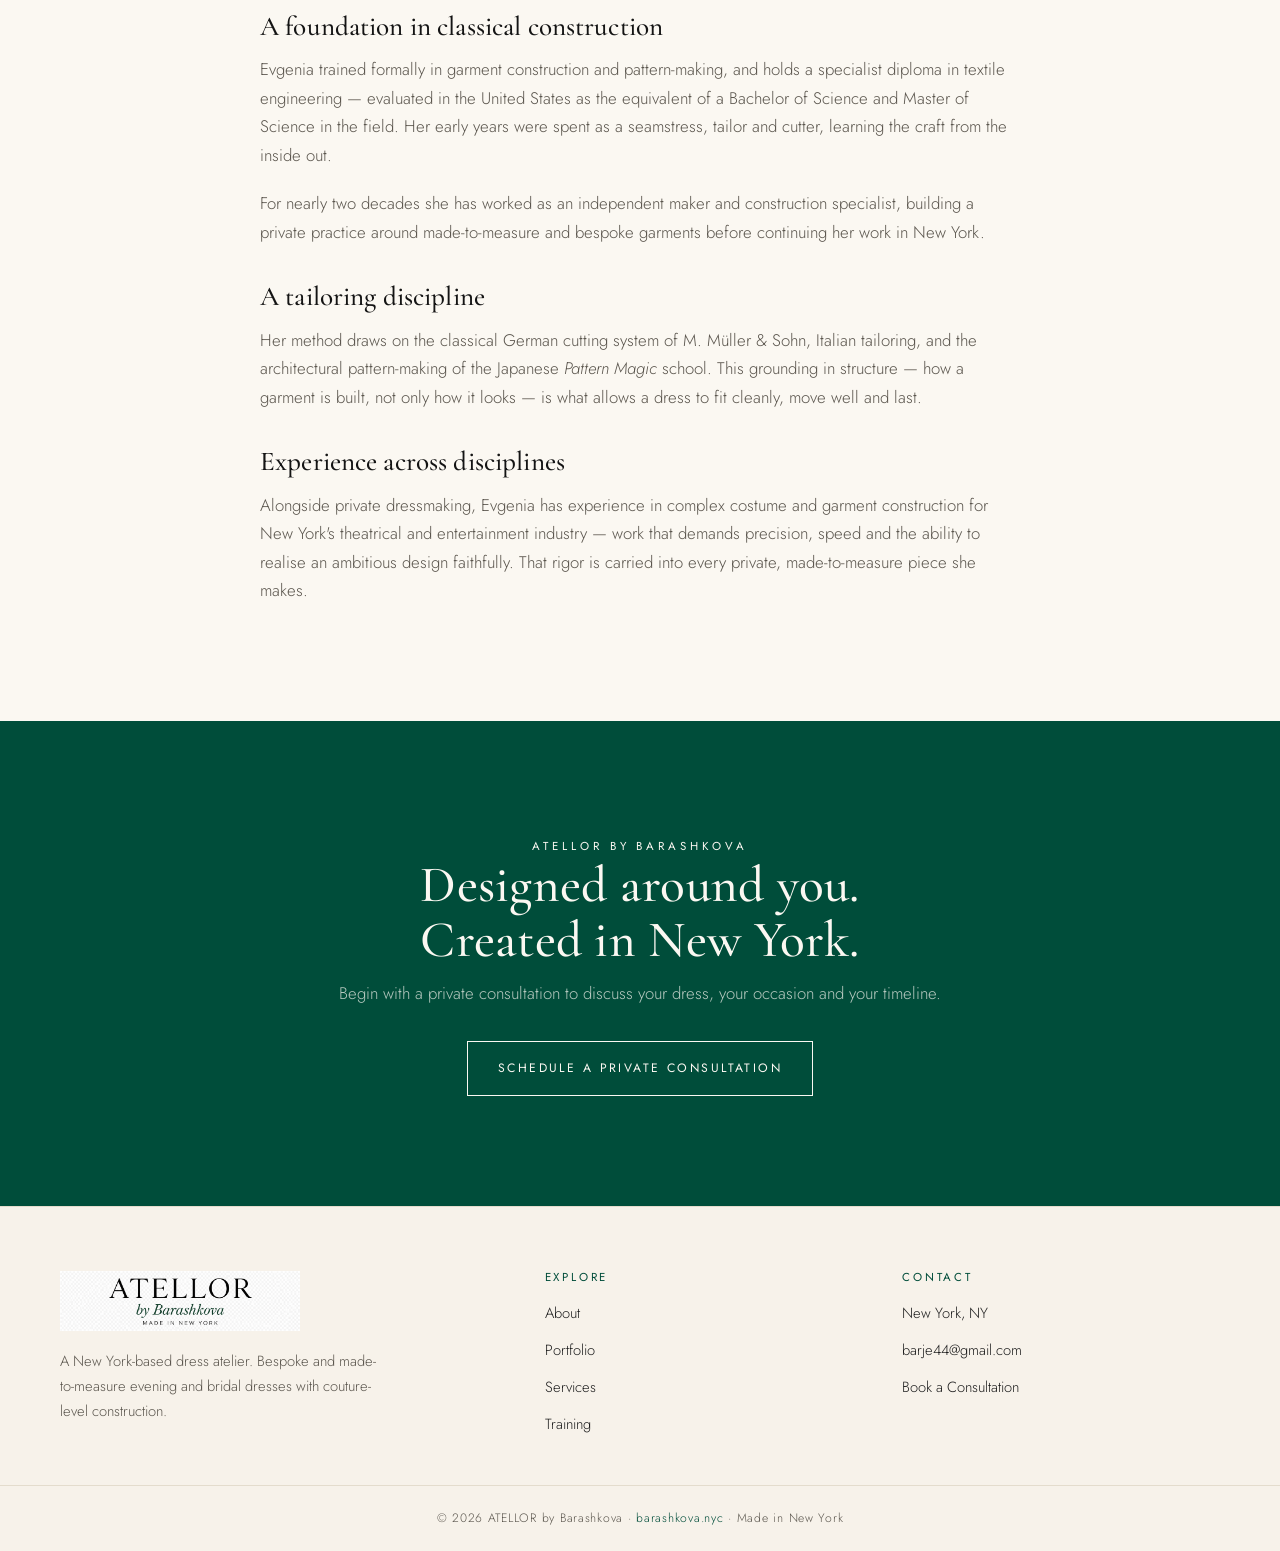
==== commit 5fb3df8d: "Language switcher -> dropdown (active language only + popup) - nav shows only the active language wi" ====
--- a/about.html
+++ b/about.html
@@ -29,7 +29,7 @@
       <a href="contact.html" class="btn btn-ghost nav-cta" style="padding:12px 22px" data-i18n="book">Book a Consultation</a>
     </nav>
     <div class="nav-right">
-      <div class="lang-sw" role="group" aria-label="Language"><button type="button" data-lang="en" class="on">EN</button><button type="button" data-lang="ru">RU</button><button type="button" data-lang="uk">UA</button></div>
+      <div class="lang-sw" aria-label="Language"><button type="button" class="lang-trigger" aria-haspopup="true" aria-expanded="false"><span class="lang-code">EN</span><svg viewBox="0 0 10 6" fill="none" stroke="currentColor" stroke-width="1.5" stroke-linecap="round"><path d="M1 1.5l4 3.5 4-3.5"/></svg></button><div class="lang-menu" role="menu"><button type="button" data-lang="en" role="menuitem">English</button><button type="button" data-lang="ru" role="menuitem">Русский</button><button type="button" data-lang="uk" role="menuitem">Українська</button></div></div>
       <a href="contact.html" class="btn btn-ghost nav-cta desktop" style="padding:12px 22px" data-i18n="book">Book a Consultation</a>
       <button class="nav-burger" id="navBurger" aria-label="Menu" aria-expanded="false"><span></span><span></span><span></span></button>
     </div>
--- a/styles.css
+++ b/styles.css
@@ -61,11 +61,19 @@
 .nav-burger{display:none;background:none;border:0;cursor:pointer;flex-direction:column;gap:5px;padding:6px}
 .nav-burger span{width:24px;height:1.5px;background:var(--ink);transition:.25s}
 .nav-right{display:flex;align-items:center;gap:16px}
-.lang-sw{display:flex;align-items:center;gap:1px;border:1px solid var(--line);padding:2px}
-.lang-sw button{border:0;background:transparent;cursor:pointer;font-family:var(--sans);
-  font-size:.66rem;font-weight:500;letter-spacing:.12em;color:var(--muted);padding:6px 8px;line-height:1;transition:.15s}
-.lang-sw button:hover{color:var(--emerald)}
-.lang-sw button.on{background:var(--emerald);color:#fff}
+.lang-sw{position:relative}
+.lang-trigger{display:flex;align-items:center;gap:7px;border:1px solid var(--line);background:transparent;cursor:pointer;
+  font-family:var(--sans);font-size:.7rem;font-weight:500;letter-spacing:.14em;color:var(--graphite);padding:8px 11px;line-height:1;transition:.15s}
+.lang-trigger:hover{color:var(--emerald);border-color:var(--emerald)}
+.lang-trigger svg{width:9px;height:6px;transition:transform .2s}
+.lang-sw.open .lang-trigger svg{transform:rotate(180deg)}
+.lang-menu{position:absolute;top:calc(100% + 6px);right:0;min-width:148px;background:var(--cream);
+  border:1px solid var(--line);box-shadow:0 12px 34px rgba(20,20,20,.12);display:none;flex-direction:column;z-index:150}
+.lang-sw.open .lang-menu{display:flex}
+.lang-menu button{border:0;background:transparent;text-align:left;cursor:pointer;font-family:var(--sans);
+  font-size:.84rem;font-weight:300;color:var(--graphite);padding:11px 16px;transition:.15s;white-space:nowrap}
+.lang-menu button:hover{background:var(--emerald-soft);color:var(--emerald)}
+.lang-menu button.on{color:var(--emerald);font-weight:500}
 
 /* ══ HERO ═════════════════════════════════════════════════════════ */
 .hero{max-width:var(--maxw);margin:0 auto;padding:70px 40px 90px;
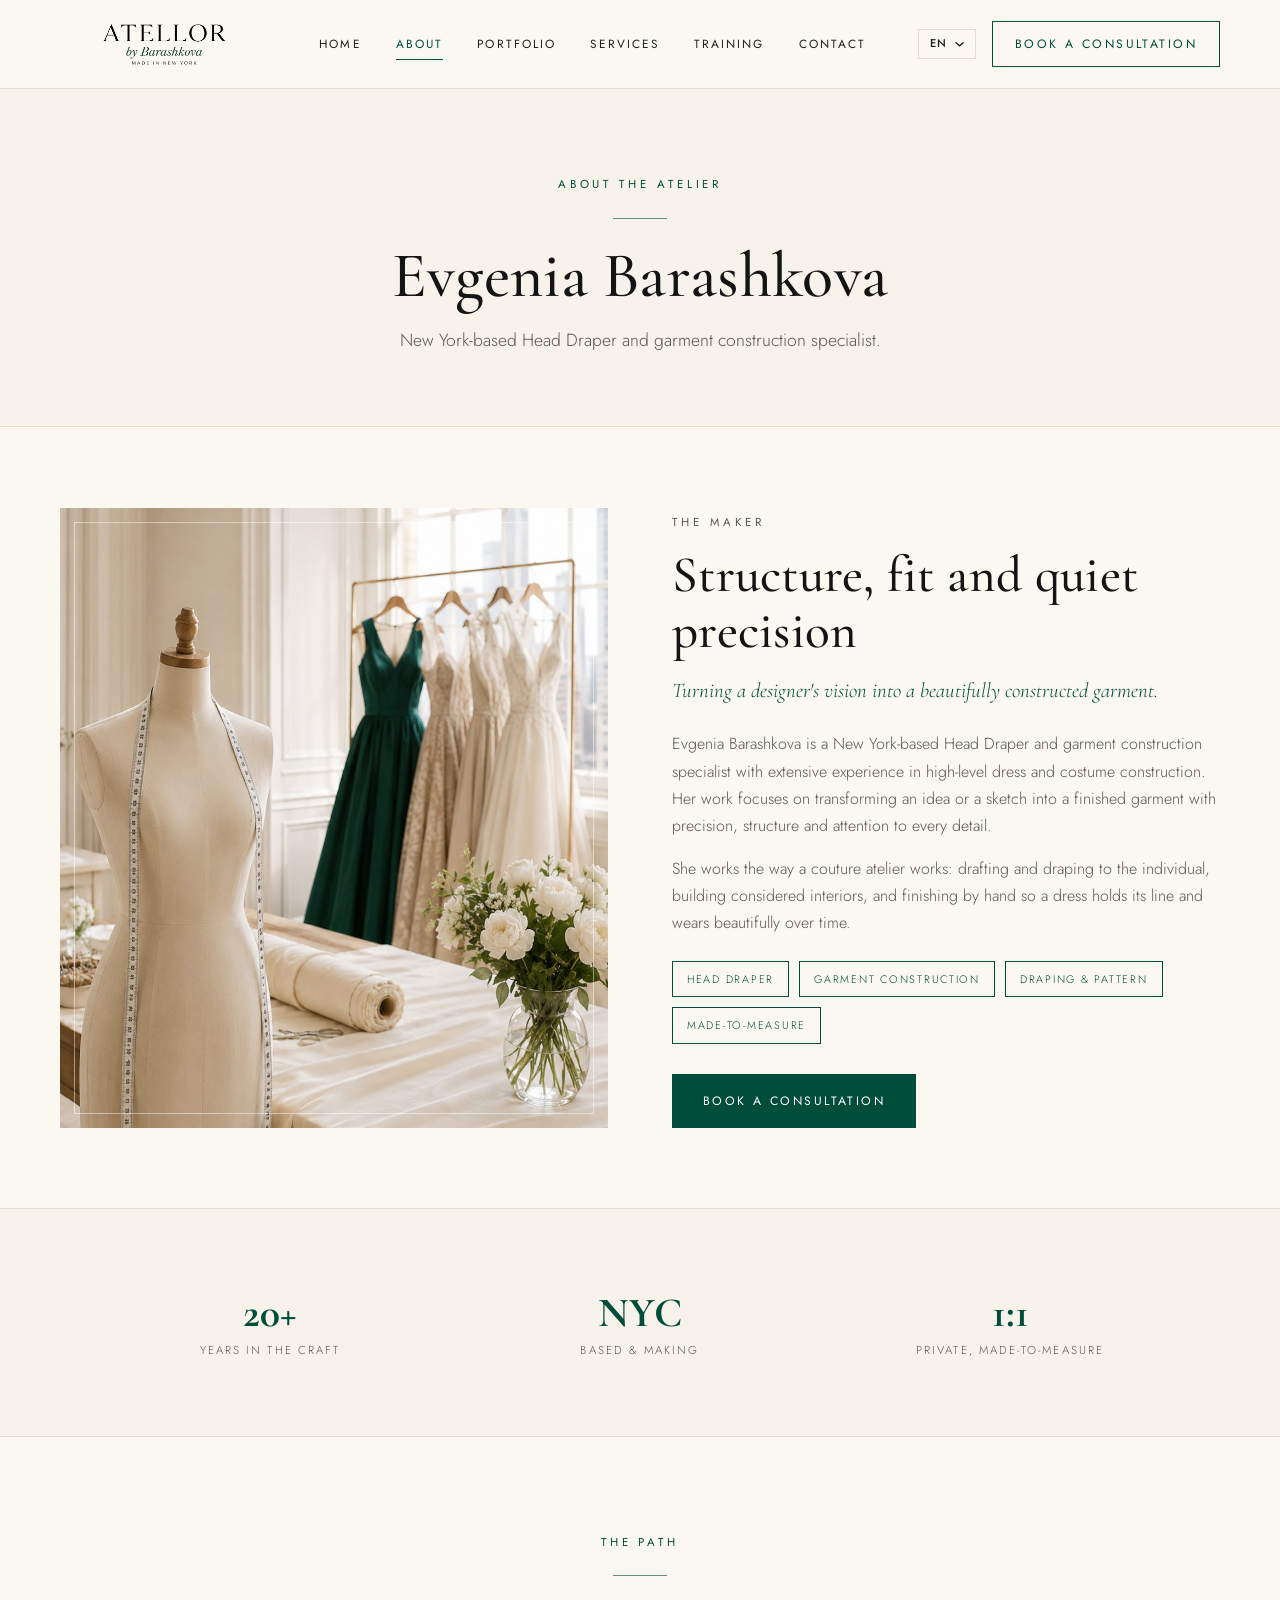
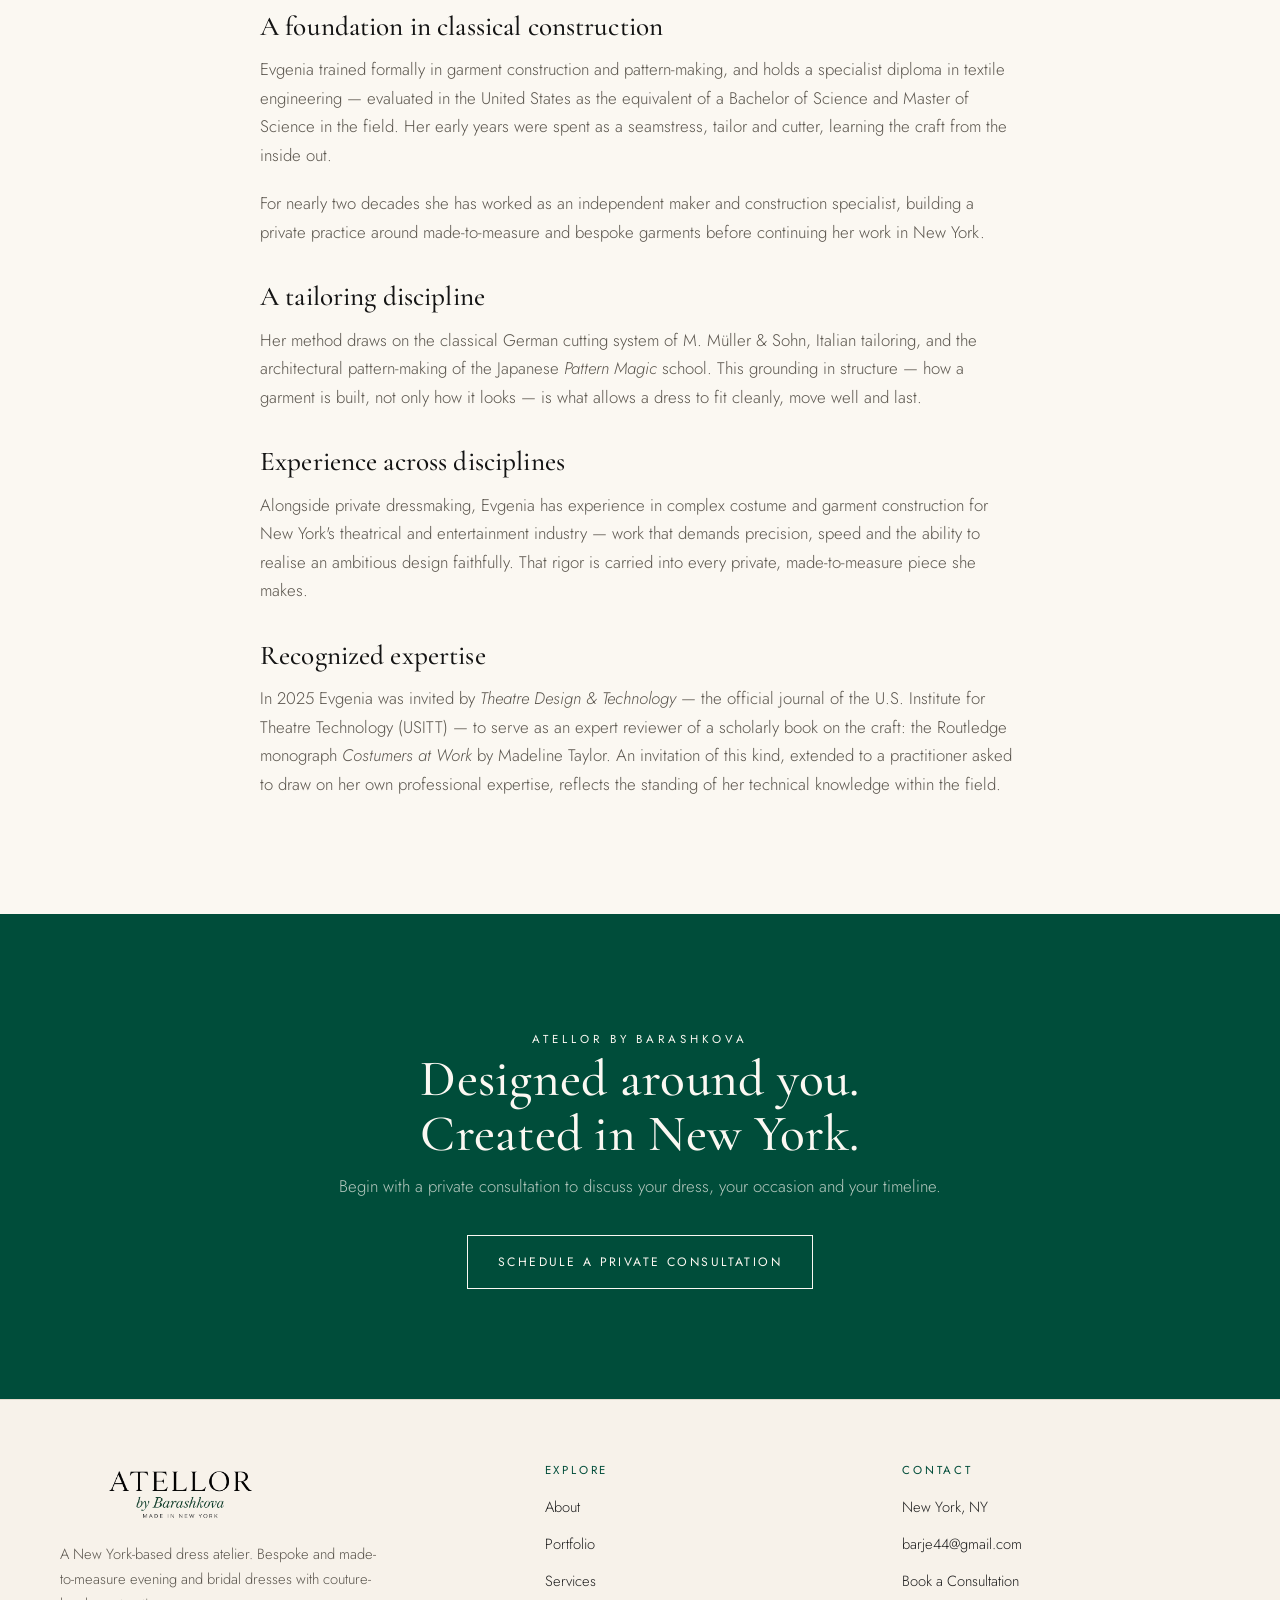
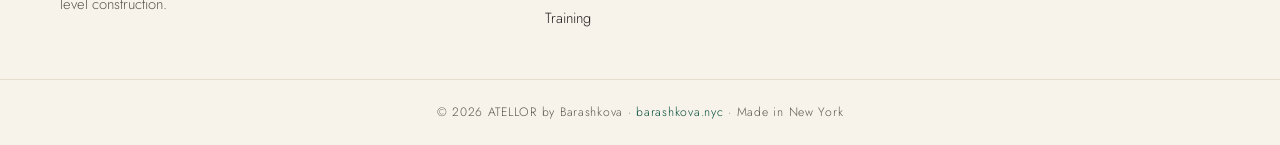
==== commit 88df6106: "content(about): add 'Recognized expertise' — TD&T (USITT) book-review invitation Evgenia invited by " ====
--- a/about.html
+++ b/about.html
@@ -84,6 +84,8 @@
     <p data-i18n-html="ab.path.p3">Her method draws on the classical German cutting system of M. Müller &amp; Sohn, Italian tailoring, and the architectural pattern-making of the Japanese <em>Pattern Magic</em> school. This grounding in structure — how a garment is built, not only how it looks — is what allows a dress to fit cleanly, move well and last.</p>
     <h3 data-i18n="ab.path.h3">Experience across disciplines</h3>
     <p data-i18n="ab.path.p4">Alongside private dressmaking, Evgenia has experience in complex costume and garment construction for New York's theatrical and entertainment industry — work that demands precision, speed and the ability to realise an ambitious design faithfully. That rigor is carried into every private, made-to-measure piece she makes.</p>
+    <h3 data-i18n="ab.path.h4">Recognized expertise</h3>
+    <p data-i18n-html="ab.path.p5">In 2025 Evgenia was invited by <em>Theatre Design &amp; Technology</em> — the official journal of the U.S. Institute for Theatre Technology (USITT) — to serve as an expert reviewer of a scholarly book on the craft: the Routledge monograph <em>Costumers at Work</em> by Madeline Taylor. An invitation of this kind, extended to a practitioner asked to draw on her own professional expertise, reflects the standing of her technical knowledge within the field.</p>
   </div>
 </section>
 
--- a/styles.css
+++ b/styles.css
@@ -60,7 +60,7 @@
 .nav-cta{white-space:nowrap}
 .nav-burger{display:none;background:none;border:0;cursor:pointer;flex-direction:column;gap:5px;padding:6px}
 .nav-burger span{width:24px;height:1.5px;background:var(--ink);transition:.25s}
-.nav-right{display:flex;align-items:center;gap:16px}
+.nav-right{display:flex;align-items:center;gap:16px;position:relative;z-index:5}
 .lang-sw{position:relative}
 .lang-trigger{display:flex;align-items:center;gap:7px;border:1px solid var(--line);background:transparent;cursor:pointer;
   font-family:var(--sans);font-size:.7rem;font-weight:500;letter-spacing:.14em;color:var(--graphite);padding:8px 11px;line-height:1;transition:.15s}
@@ -273,14 +273,17 @@
 }
 @media(max-width:680px){
   .wrap,.sec,.nav-inner,.hero,.foot{padding-left:22px;padding-right:22px}
-  .nav-menu{position:fixed;top:0;bottom:0;right:0;width:min(80vw,320px);background:var(--cream);
-    flex-direction:column;align-items:flex-start;justify-content:center;gap:26px;padding:40px;
-    display:none;box-shadow:-20px 0 60px rgba(0,0,0,.12)}
+  .nav{backdrop-filter:none;-webkit-backdrop-filter:none;background:var(--cream)}
+  .nav-menu{position:fixed;top:0;bottom:0;right:0;width:min(82vw,320px);
+    background:rgba(251,248,242,.82);backdrop-filter:blur(22px) saturate(1.2);-webkit-backdrop-filter:blur(22px) saturate(1.2);
+    border-left:1px solid rgba(255,255,255,.5);
+    flex-direction:column;align-items:flex-start;justify-content:center;gap:22px;padding:92px 34px 40px;
+    display:none;box-shadow:-24px 0 70px rgba(20,20,20,.16);overflow-y:auto}
   .nav-menu.open{display:flex}
-  .nav-menu a{font-size:.9rem}
+  .nav-menu a{font-size:.95rem}
   .nav-burger{display:flex}
   .nav-cta.desktop{display:none}
-  .nav-menu .nav-cta{display:inline-flex}
+  .nav-menu .nav-cta{display:inline-flex;white-space:normal;text-align:left;line-height:1.4;margin-top:6px}
   .sec{padding:64px 22px}
   .cta-band{padding:80px 22px}
   .values{grid-template-columns:1fr;gap:34px}
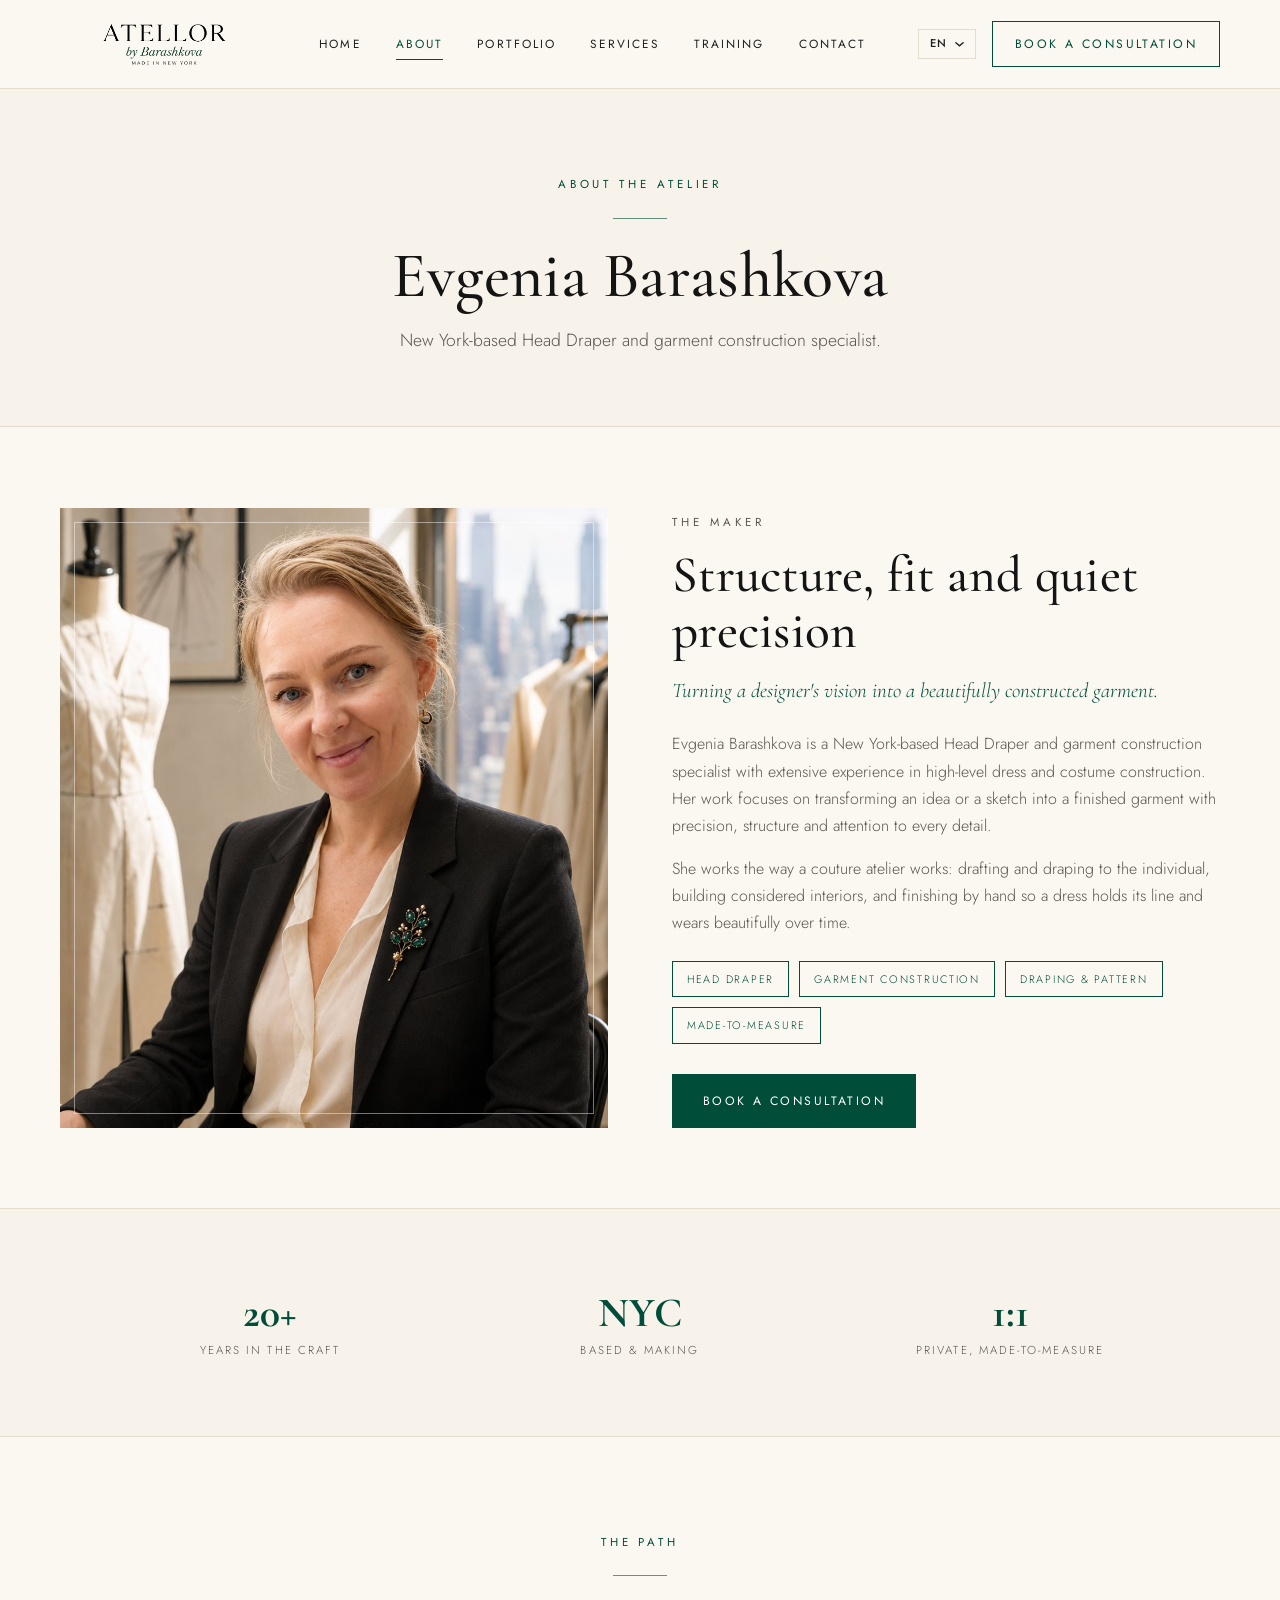
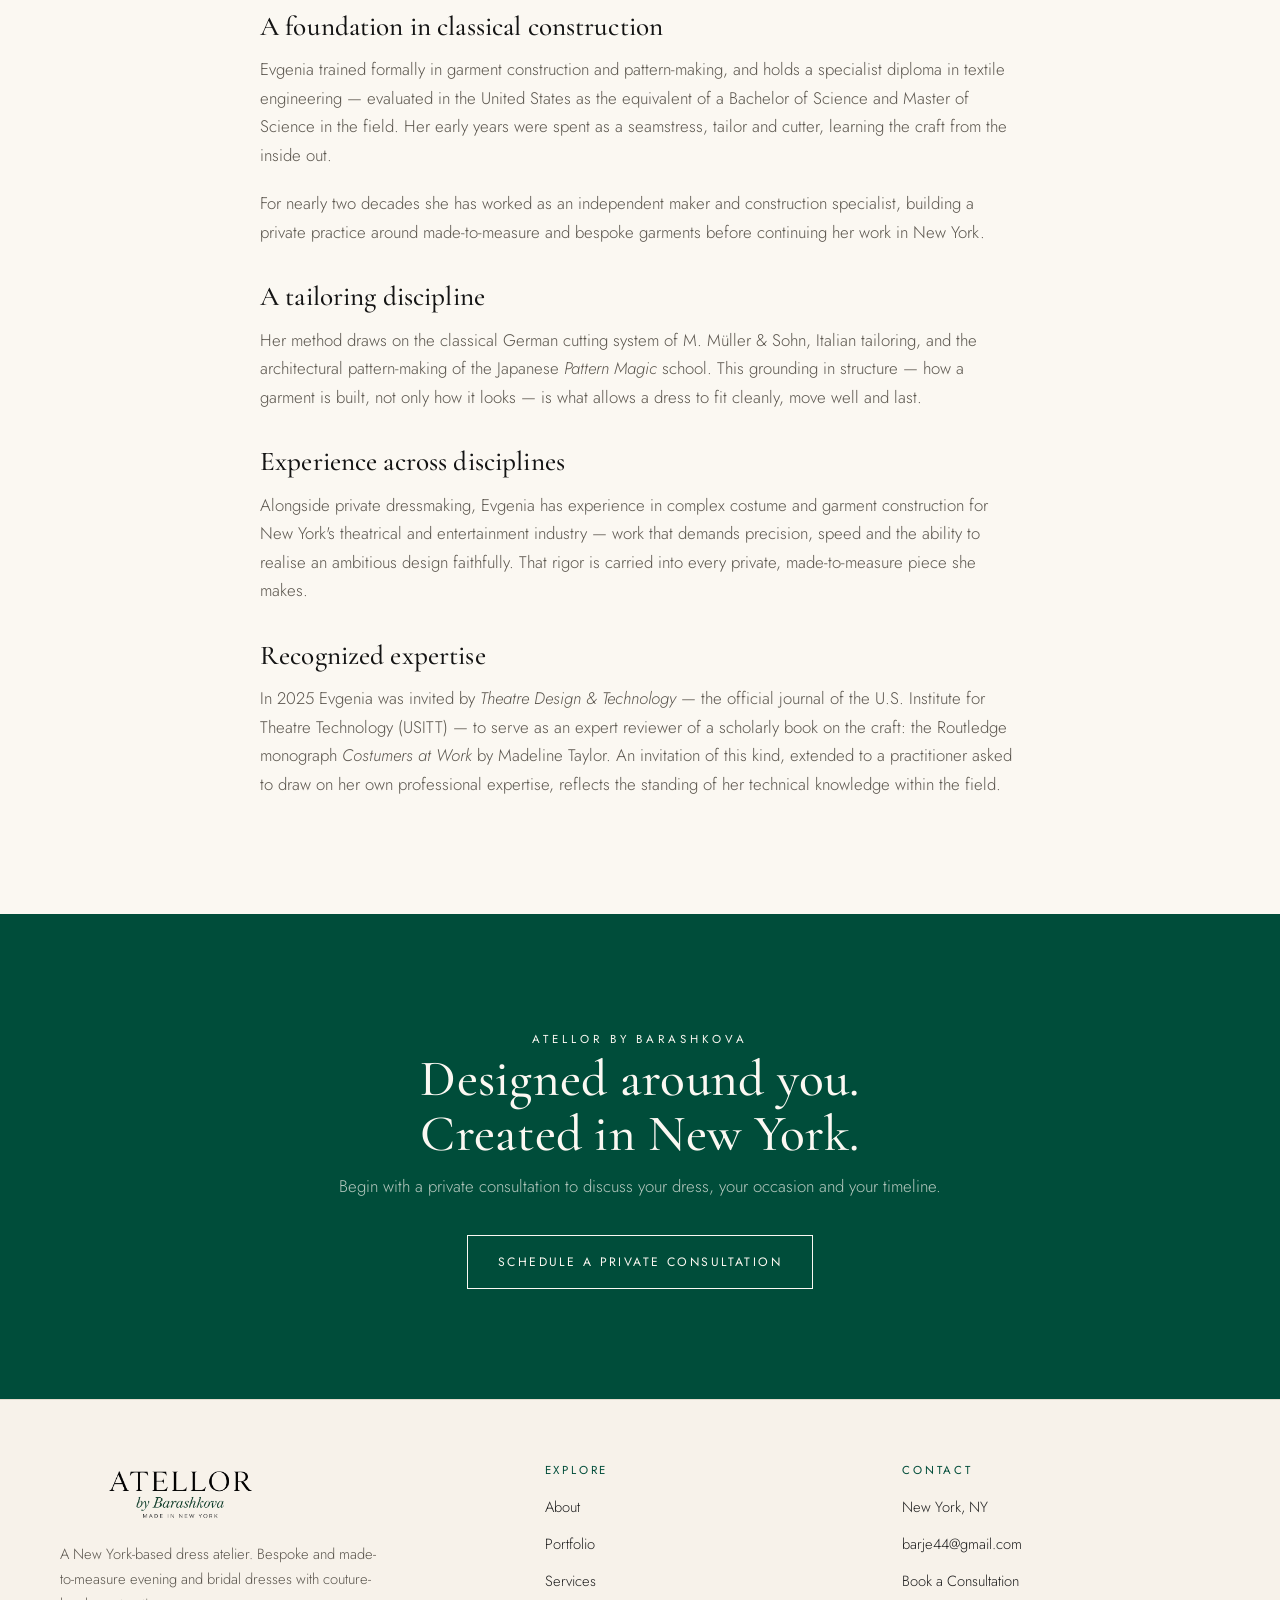
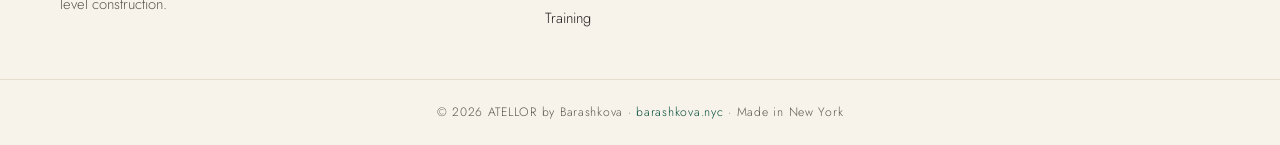
==== commit 4662b839: "content(about): real portrait of Evgenia in the Maker section" ====
--- a/about.html
+++ b/about.html
@@ -46,7 +46,7 @@
 </section>
 
 <section class="about-hero">
-  <div class="photo"><img src="assets/atelier.jpg" alt="The ATELLOR by Barashkova atelier — dress form, gowns and fabric in progress" fetchpriority="high"></div>
+  <div class="photo"><img src="assets/evgenia.jpg" alt="Evgenia Barashkova, Head Draper, in her New York atelier" fetchpriority="high" style="object-position:center 20%"></div>
   <div>
     <span class="eyebrow muted" data-i18n="ab.eyb">The Maker</span>
     <h1 data-i18n="ab.h">Structure, fit and quiet precision</h1>
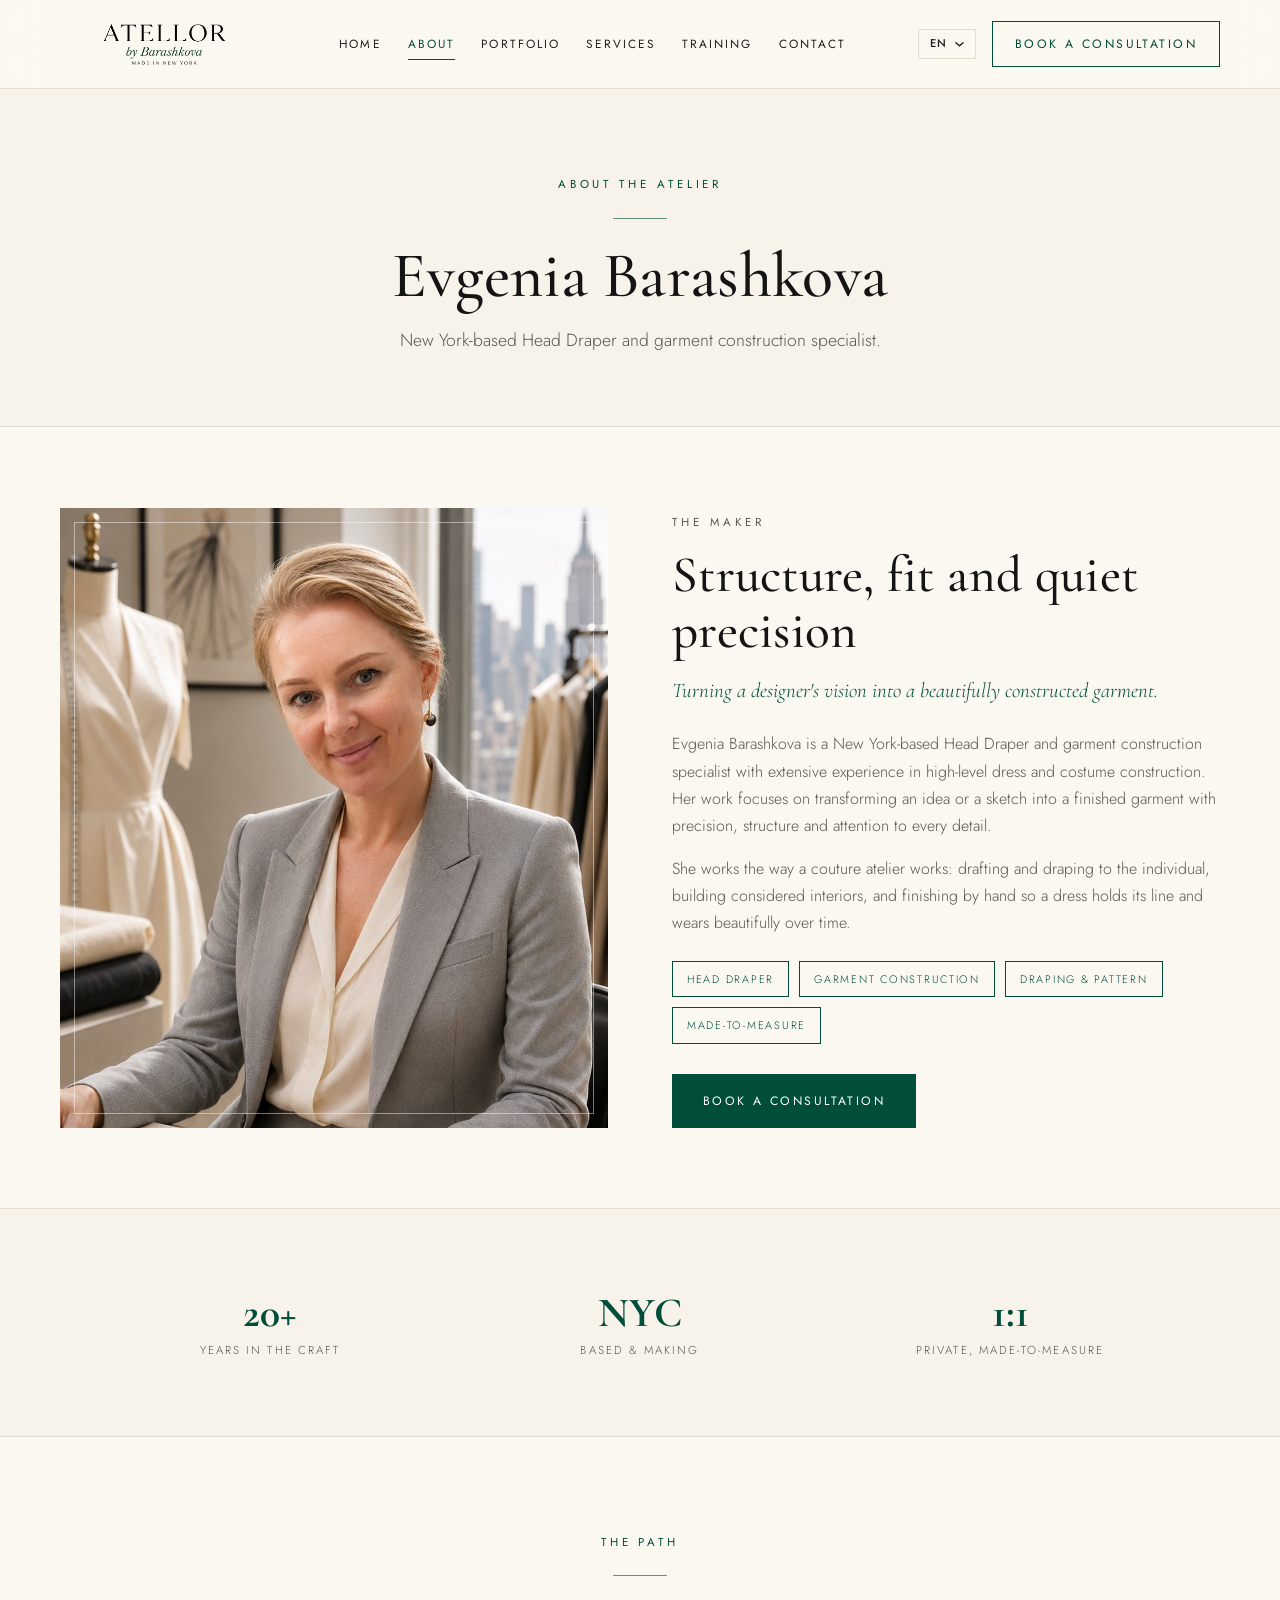
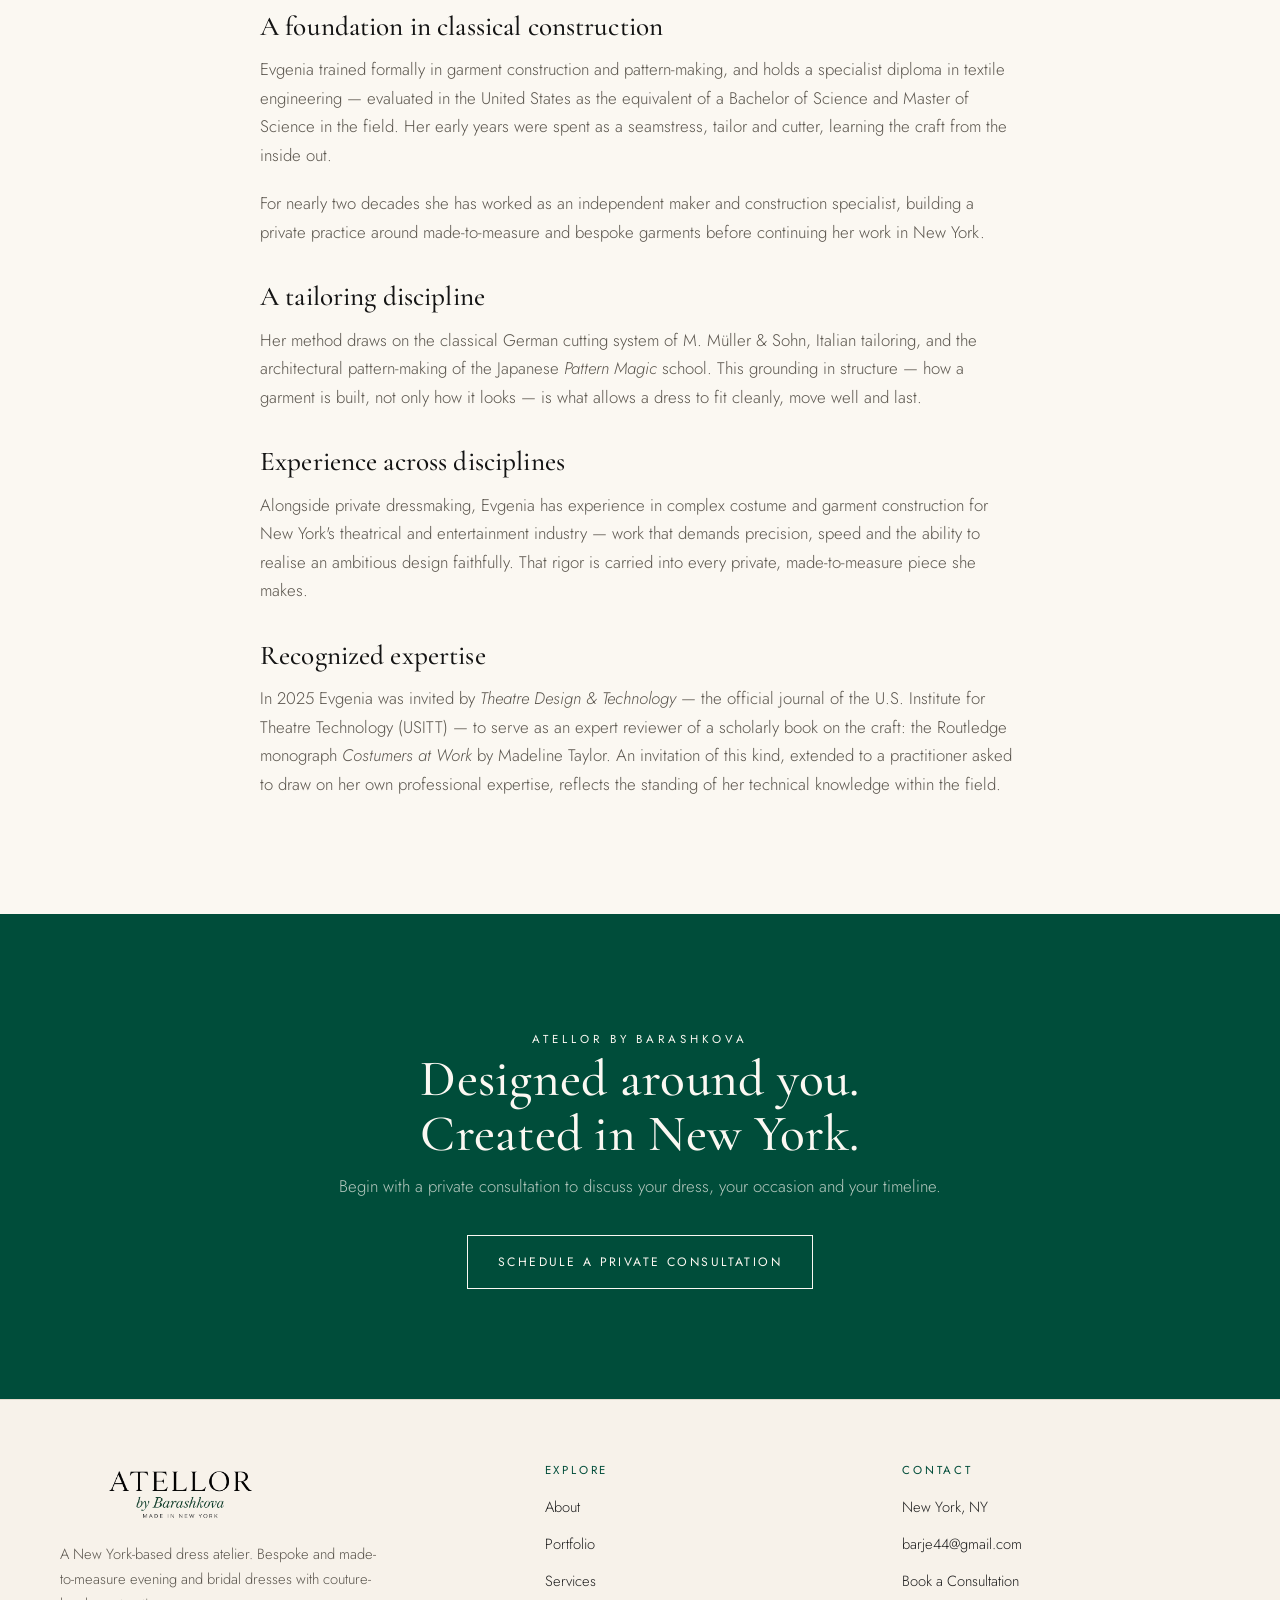
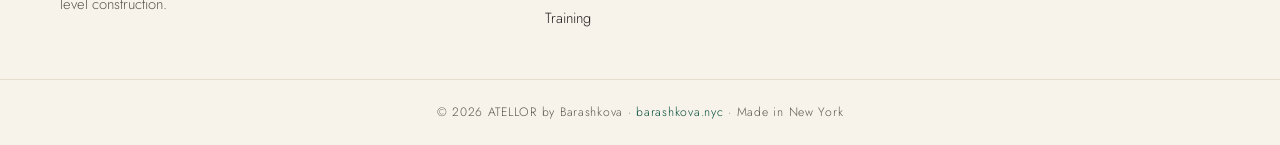
==== commit d7dfc60a: "fix(nav): consistent, stronger frosted-glass transparency on all widths Root cause: .nav itself had " ====
--- a/about.html
+++ b/about.html
@@ -17,6 +17,7 @@
 <body>
 
 <header class="nav">
+  <div class="nav-bg"></div>
   <div class="nav-inner">
     <a class="nav-logo" href="index.html" aria-label="ATELLOR by Barashkova — Home"><img src="assets/logo.png" alt="ATELLOR by Barashkova — Made in New York"></a>
     <nav class="nav-menu" id="navMenu">
--- a/styles.css
+++ b/styles.css
@@ -43,14 +43,16 @@
 .btn-ghost:hover{background:var(--emerald);color:#fff}
 
 /* ══ NAV ══════════════════════════════════════════════════════════ */
-.nav{position:sticky;top:0;z-index:100;background:rgba(251,248,242,.86);
-  backdrop-filter:blur(10px);-webkit-backdrop-filter:blur(10px);border-bottom:1px solid var(--line)}
-.nav-inner{max-width:var(--maxw);margin:0 auto;padding:18px 40px;
+.nav{position:sticky;top:0;z-index:100;border-bottom:1px solid var(--line)}
+.nav-bg{position:absolute;inset:0;z-index:0;background:rgba(251,248,242,.62);
+  backdrop-filter:blur(16px) saturate(1.4);-webkit-backdrop-filter:blur(16px) saturate(1.4)}
+.nav-inner{position:relative;z-index:1;max-width:var(--maxw);margin:0 auto;padding:18px 40px;
   display:flex;align-items:center;justify-content:space-between;gap:24px}
-.nav-logo img{height:52px;width:auto}
-.nav-menu{display:flex;gap:34px;align-items:center}
+.nav-logo{flex-shrink:0}
+.nav-logo img{height:52px;width:auto;max-width:none;flex-shrink:0}
+.nav-menu{display:flex;gap:26px;align-items:center}
 .nav-menu a{font-size:.74rem;letter-spacing:.18em;text-transform:uppercase;color:var(--graphite);
-  font-weight:400;position:relative;padding:4px 0;transition:color .2s}
+  font-weight:400;position:relative;padding:4px 0;transition:color .2s;white-space:nowrap}
 .nav-menu a::after{content:'';position:absolute;left:0;right:100%;bottom:-2px;height:1px;
   background:var(--emerald);transition:right .25s ease}
 .nav-menu a:hover,.nav-menu a.active{color:var(--emerald)}
@@ -271,19 +273,21 @@
   .foot{grid-template-columns:1fr 1fr;gap:32px}
   .foot-brand{grid-column:1/-1}
 }
-@media(max-width:680px){
-  .wrap,.sec,.nav-inner,.hero,.foot{padding-left:22px;padding-right:22px}
-  .nav{backdrop-filter:none;-webkit-backdrop-filter:none;background:var(--cream)}
+@media(max-width:1240px){.nav-cta.desktop{display:none}}
+@media(max-width:900px){
   .nav-menu{position:fixed;top:0;bottom:0;right:0;width:min(82vw,320px);
     background:rgba(251,248,242,.82);backdrop-filter:blur(22px) saturate(1.2);-webkit-backdrop-filter:blur(22px) saturate(1.2);
     border-left:1px solid rgba(255,255,255,.5);
     flex-direction:column;align-items:flex-start;justify-content:center;gap:22px;padding:92px 34px 40px;
     display:none;box-shadow:-24px 0 70px rgba(20,20,20,.16);overflow-y:auto}
   .nav-menu.open{display:flex}
-  .nav-menu a{font-size:.95rem}
+  .nav-menu a{font-size:.98rem;white-space:nowrap}
   .nav-burger{display:flex}
   .nav-cta.desktop{display:none}
   .nav-menu .nav-cta{display:inline-flex;white-space:normal;text-align:left;line-height:1.4;margin-top:6px}
+}
+@media(max-width:680px){
+  .wrap,.sec,.nav-inner,.hero,.foot{padding-left:22px;padding-right:22px}
   .sec{padding:64px 22px}
   .cta-band{padding:80px 22px}
   .values{grid-template-columns:1fr;gap:34px}
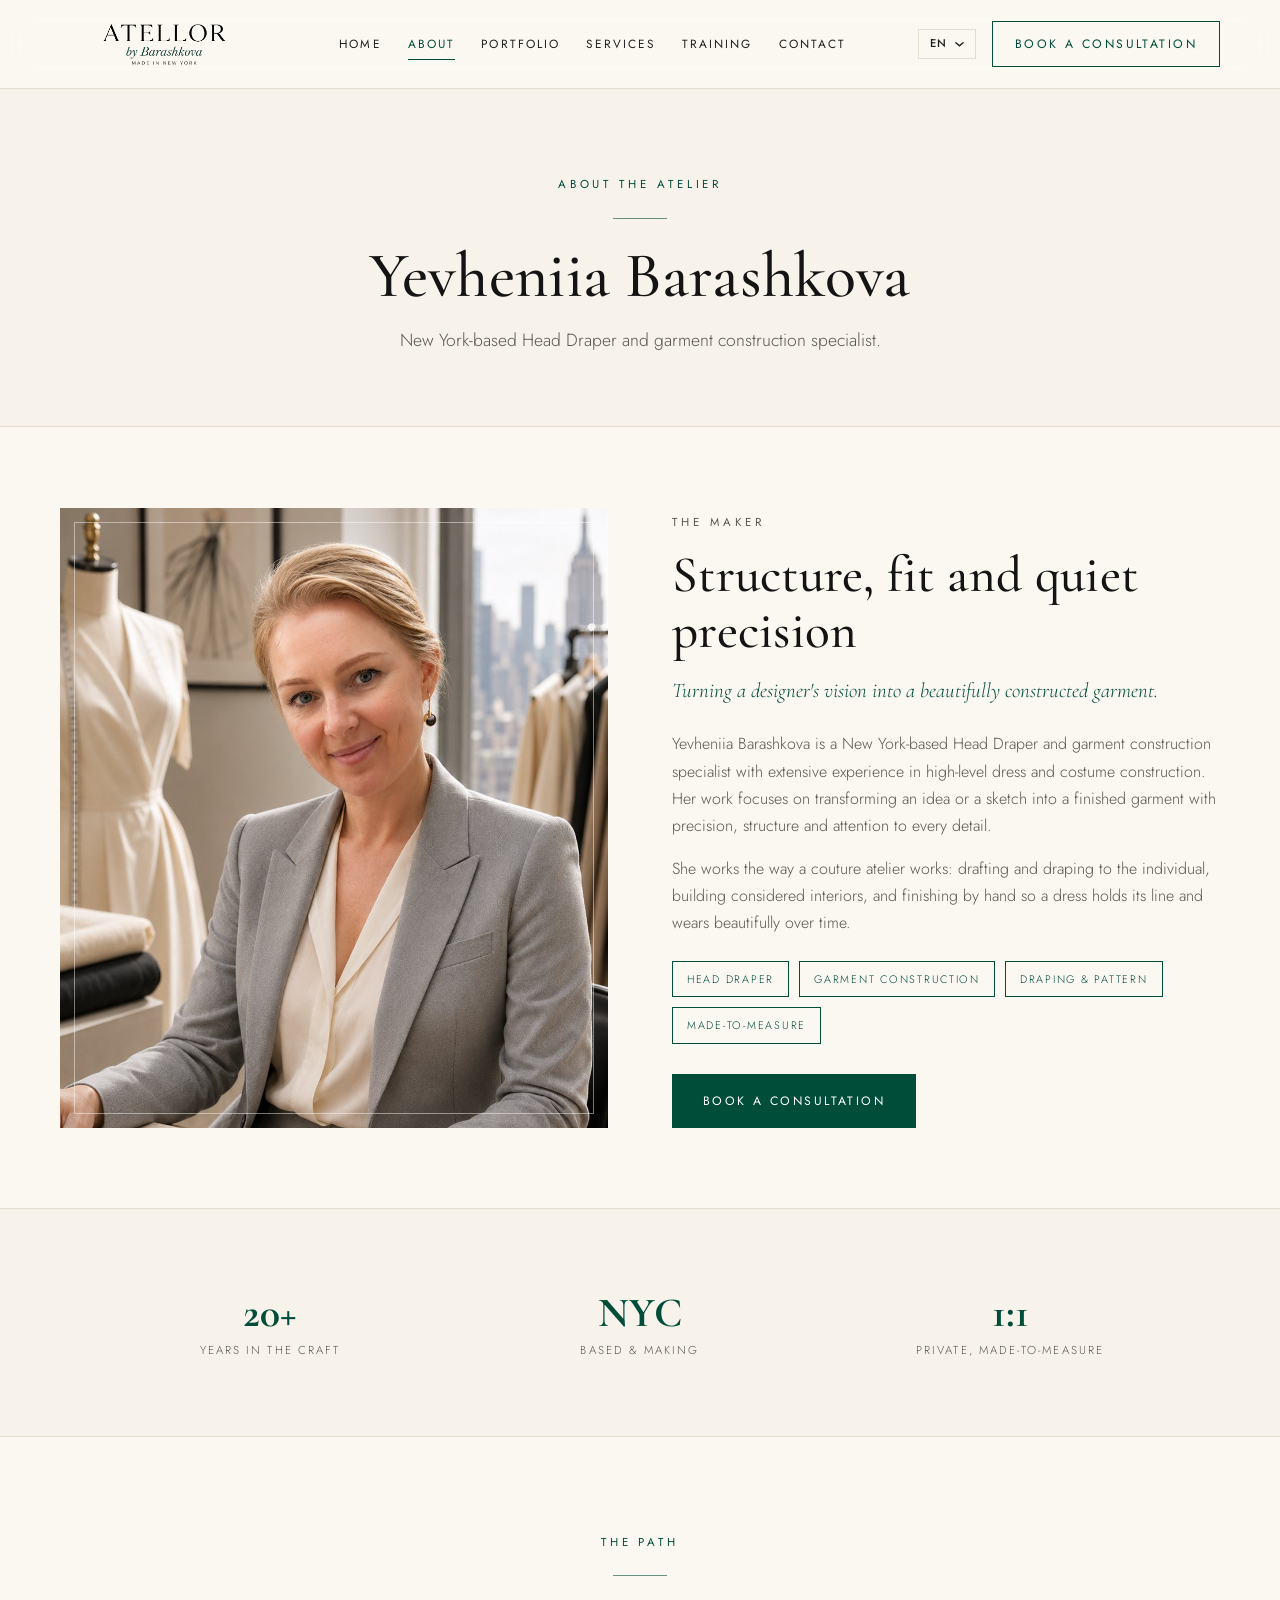
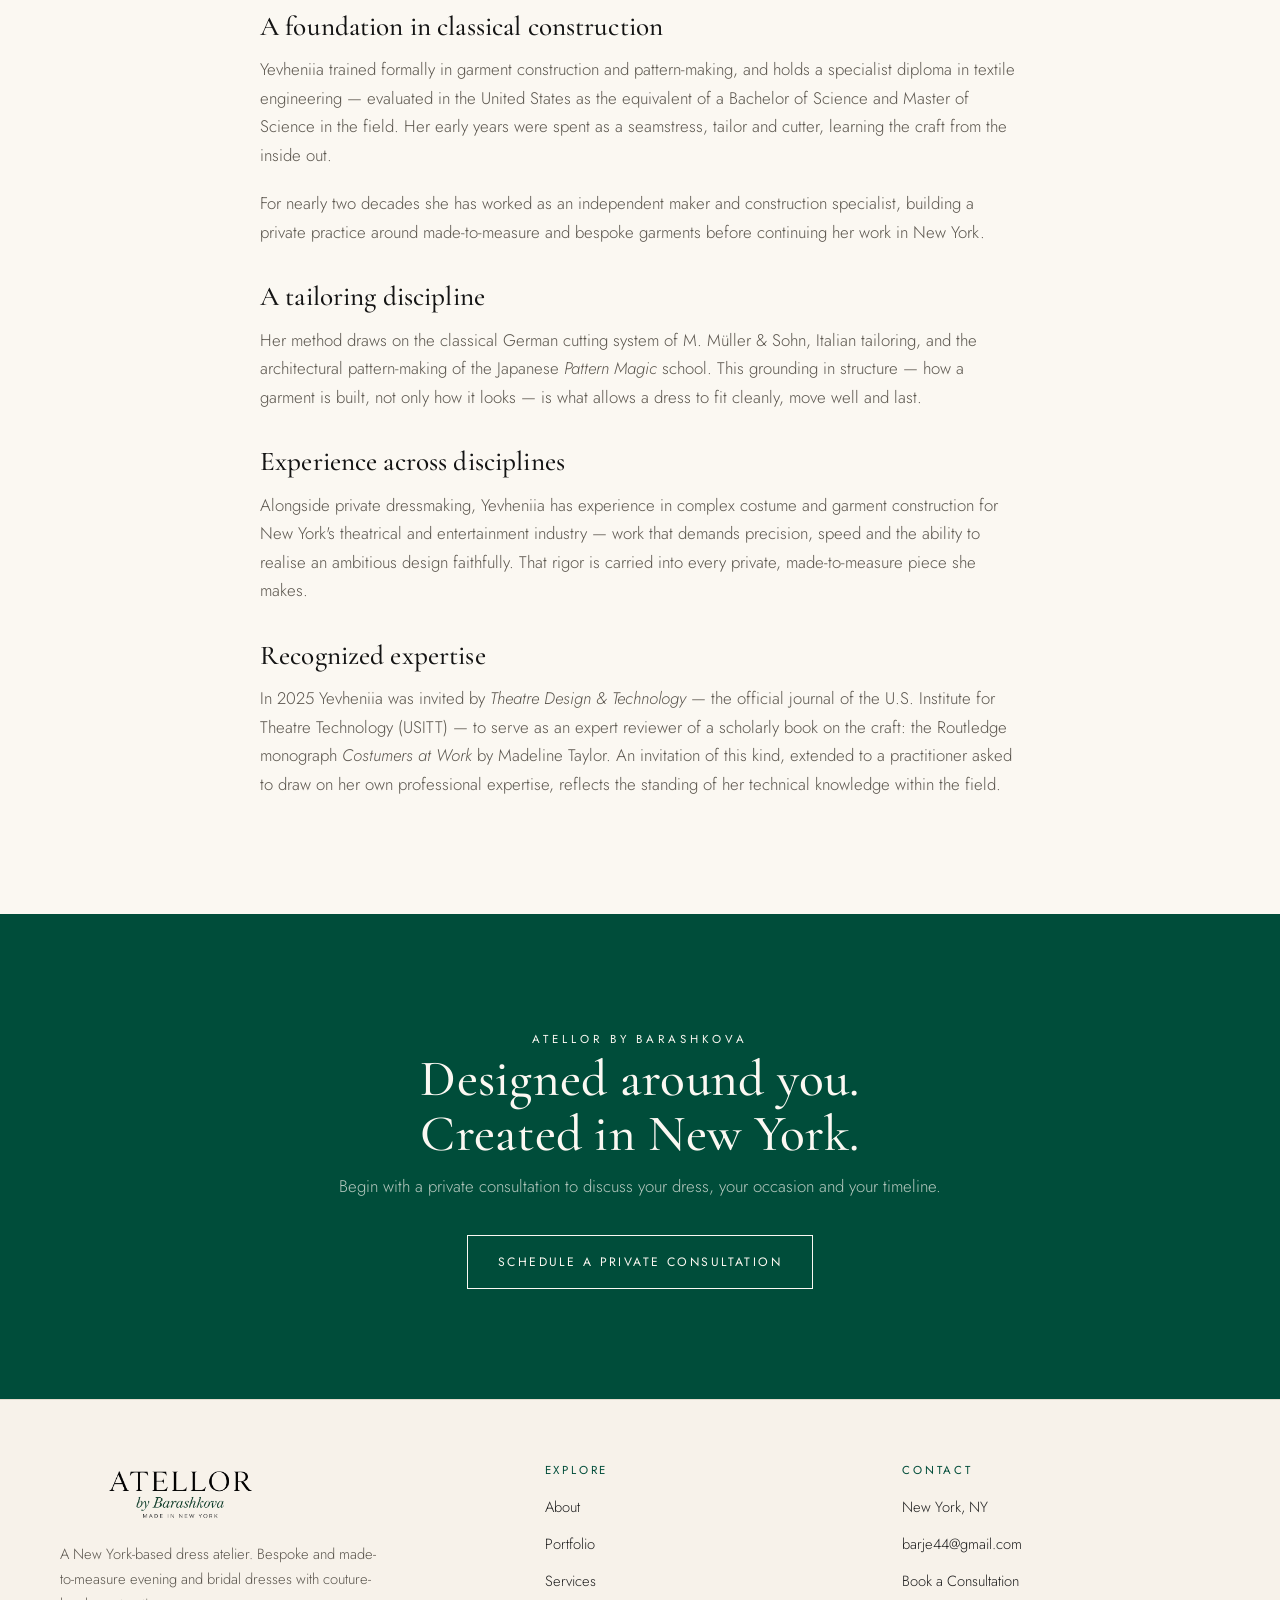
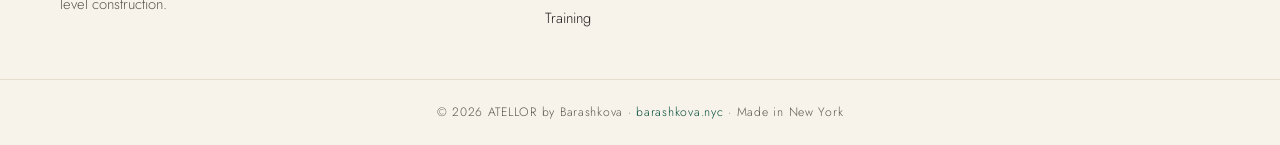
==== commit 9bf2221e: "content: use passport spelling of the maker's name in English (Evgenia -> Yevheniia) English-languag" ====
--- a/about.html
+++ b/about.html
@@ -3,12 +3,12 @@
 <head>
 <meta charset="UTF-8">
 <meta name="viewport" content="width=device-width, initial-scale=1.0">
-<title>About Evgenia Barashkova — Head Draper &amp; Garment Construction | ATELLOR</title>
-<meta name="description" content="Evgenia Barashkova is a New York-based Head Draper and garment construction specialist. Classical pattern-making, draping and couture-level construction behind the ATELLOR by Barashkova atelier.">
-<meta name="keywords" content="Evgenia Barashkova, Head Draper NYC, garment construction specialist NYC, draping New York, dressmaker New York">
+<title>About Yevheniia Barashkova — Head Draper &amp; Garment Construction | ATELLOR</title>
+<meta name="description" content="Yevheniia Barashkova is a New York-based Head Draper and garment construction specialist. Classical pattern-making, draping and couture-level construction behind the ATELLOR by Barashkova atelier.">
+<meta name="keywords" content="Yevheniia Barashkova, Head Draper NYC, garment construction specialist NYC, draping New York, dressmaker New York">
 <link rel="canonical" href="https://barashkova.nyc/about.html">
 <meta name="theme-color" content="#FBF8F2">
-<meta property="og:type" content="profile"><meta property="og:title" content="About Evgenia Barashkova — ATELLOR by Barashkova"><meta property="og:description" content="New York-based Head Draper and garment construction specialist."><meta property="og:image" content="https://barashkova.nyc/assets/atelier.jpg"><meta property="og:url" content="https://barashkova.nyc/about.html">
+<meta property="og:type" content="profile"><meta property="og:title" content="About Yevheniia Barashkova — ATELLOR by Barashkova"><meta property="og:description" content="New York-based Head Draper and garment construction specialist."><meta property="og:image" content="https://barashkova.nyc/assets/atelier.jpg"><meta property="og:url" content="https://barashkova.nyc/about.html">
 <link rel="icon" type="image/png" href="assets/favicon.png"><link rel="apple-touch-icon" href="assets/favicon.png">
 <link rel="preconnect" href="https://fonts.googleapis.com"><link rel="preconnect" href="https://fonts.gstatic.com" crossorigin>
 <link href="https://fonts.googleapis.com/css2?family=Cormorant+Garamond:ital,wght@0,400;0,500;0,600;1,400;1,500&family=Jost:wght@300;400;500&display=swap" rel="stylesheet">
@@ -41,18 +41,18 @@
   <div class="inner">
     <span class="eyebrow" data-i18n="ab.ph.eyb">About the Atelier</span>
     <div class="rule center"></div>
-    <h1 data-i18n="h.ab.name">Evgenia Barashkova</h1>
+    <h1 data-i18n="h.ab.name">Yevheniia Barashkova</h1>
     <p data-i18n="ab.ph.p">New York-based Head Draper and garment construction specialist.</p>
   </div>
 </section>
 
 <section class="about-hero">
-  <div class="photo"><img src="assets/evgenia.jpg" alt="Evgenia Barashkova, Head Draper, in her New York atelier" fetchpriority="high" style="object-position:center 20%"></div>
+  <div class="photo"><img src="assets/evgenia.jpg" alt="Yevheniia Barashkova, Head Draper, in her New York atelier" fetchpriority="high" style="object-position:center 20%"></div>
   <div>
     <span class="eyebrow muted" data-i18n="ab.eyb">The Maker</span>
     <h1 data-i18n="ab.h">Structure, fit and quiet precision</h1>
     <p class="lead" data-i18n="ab.lead">Turning a designer's vision into a beautifully constructed garment.</p>
-    <p data-i18n="ab.p1">Evgenia Barashkova is a New York-based Head Draper and garment construction specialist with extensive experience in high-level dress and costume construction. Her work focuses on transforming an idea or a sketch into a finished garment with precision, structure and attention to every detail.</p>
+    <p data-i18n="ab.p1">Yevheniia Barashkova is a New York-based Head Draper and garment construction specialist with extensive experience in high-level dress and costume construction. Her work focuses on transforming an idea or a sketch into a finished garment with precision, structure and attention to every detail.</p>
     <p data-i18n="ab.p2">She works the way a couture atelier works: drafting and draping to the individual, building considered interiors, and finishing by hand so a dress holds its line and wears beautifully over time.</p>
     <div class="tags">
       <span class="tag-chip" data-i18n="tag.headdraper">Head Draper</span>
@@ -79,14 +79,14 @@
     <span class="eyebrow" style="display:block;text-align:center;margin-bottom:8px" data-i18n="ab.path.eyb">The Path</span>
     <div class="rule center"></div>
     <h3 data-i18n="ab.path.h1">A foundation in classical construction</h3>
-    <p data-i18n="ab.path.p1">Evgenia trained formally in garment construction and pattern-making, and holds a specialist diploma in textile engineering — evaluated in the United States as the equivalent of a Bachelor of Science and Master of Science in the field. Her early years were spent as a seamstress, tailor and cutter, learning the craft from the inside out.</p>
+    <p data-i18n="ab.path.p1">Yevheniia trained formally in garment construction and pattern-making, and holds a specialist diploma in textile engineering — evaluated in the United States as the equivalent of a Bachelor of Science and Master of Science in the field. Her early years were spent as a seamstress, tailor and cutter, learning the craft from the inside out.</p>
     <p data-i18n="ab.path.p2">For nearly two decades she has worked as an independent maker and construction specialist, building a private practice around made-to-measure and bespoke garments before continuing her work in New York.</p>
     <h3 data-i18n="ab.path.h2">A tailoring discipline</h3>
     <p data-i18n-html="ab.path.p3">Her method draws on the classical German cutting system of M. Müller &amp; Sohn, Italian tailoring, and the architectural pattern-making of the Japanese <em>Pattern Magic</em> school. This grounding in structure — how a garment is built, not only how it looks — is what allows a dress to fit cleanly, move well and last.</p>
     <h3 data-i18n="ab.path.h3">Experience across disciplines</h3>
-    <p data-i18n="ab.path.p4">Alongside private dressmaking, Evgenia has experience in complex costume and garment construction for New York's theatrical and entertainment industry — work that demands precision, speed and the ability to realise an ambitious design faithfully. That rigor is carried into every private, made-to-measure piece she makes.</p>
+    <p data-i18n="ab.path.p4">Alongside private dressmaking, Yevheniia has experience in complex costume and garment construction for New York's theatrical and entertainment industry — work that demands precision, speed and the ability to realise an ambitious design faithfully. That rigor is carried into every private, made-to-measure piece she makes.</p>
     <h3 data-i18n="ab.path.h4">Recognized expertise</h3>
-    <p data-i18n-html="ab.path.p5">In 2025 Evgenia was invited by <em>Theatre Design &amp; Technology</em> — the official journal of the U.S. Institute for Theatre Technology (USITT) — to serve as an expert reviewer of a scholarly book on the craft: the Routledge monograph <em>Costumers at Work</em> by Madeline Taylor. An invitation of this kind, extended to a practitioner asked to draw on her own professional expertise, reflects the standing of her technical knowledge within the field.</p>
+    <p data-i18n-html="ab.path.p5">In 2025 Yevheniia was invited by <em>Theatre Design &amp; Technology</em> — the official journal of the U.S. Institute for Theatre Technology (USITT) — to serve as an expert reviewer of a scholarly book on the craft: the Routledge monograph <em>Costumers at Work</em> by Madeline Taylor. An invitation of this kind, extended to a practitioner asked to draw on her own professional expertise, reflects the standing of her technical knowledge within the field.</p>
   </div>
 </section>
 
